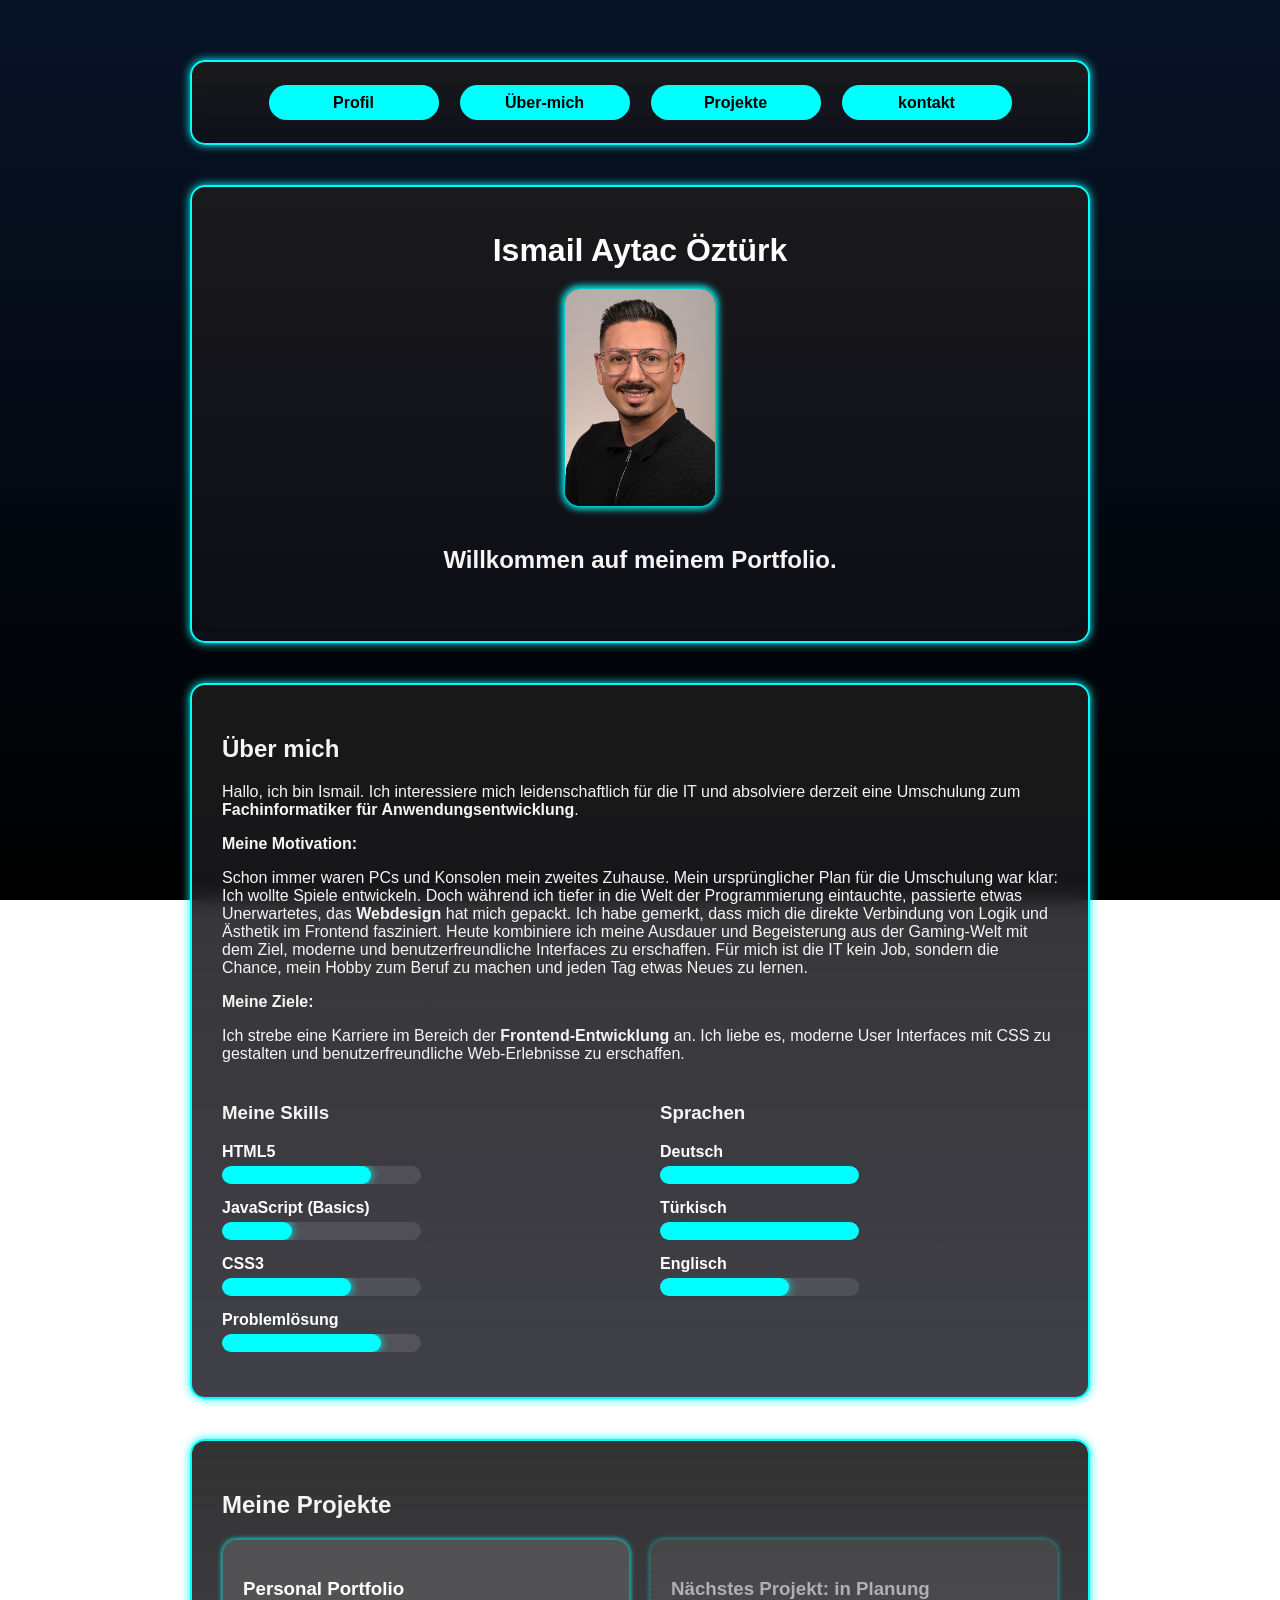
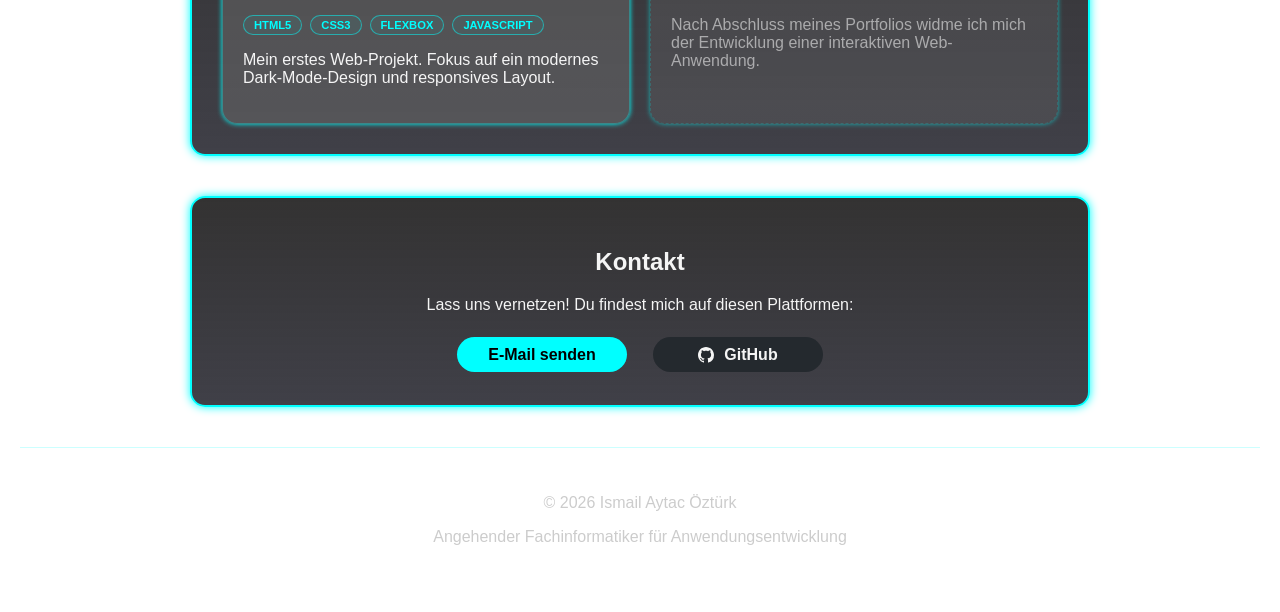
==== index.html @ e1971a86 "index.html" ====
<!DOCTYPE html>
<html lang="de">

<head>
    <title></title>
    <link rel="stylesheet" href="webprofil.css">
    <meta charset=" UTF-8">
</head>

<body>
    <nav class="portfolio-card">
        <ul class="nav-list">
            <li><a href="#home" class="portfolio-btn btn-neon">Profil</a></li>
            <li><a href="#ueber-mich" class="portfolio-btn btn-neon">Über-mich</a></li>
            <li><a href="#projekte" class="portfolio-btn btn-neon">Projekte</a></li>
            <li><a href="#kontakt" class="portfolio-btn btn-neon">kontakt</a></li>
        </ul>
    </nav>

    <section id="home" class="portfolio-card">
        <h1>Ismail Aytac Öztürk</h1>
        <img src="ozturk-zuschnitt.jpg" alt="Profilbild von Ismail" class="profile-pic">
        <h2>Willkommen auf meinem Portfolio.</h2>
        <p></p>
    </section>

    <section id="ueber-mich" class="portfolio-card">
        <h2>Über mich</h2>
        <p>
            Hallo, ich bin Ismail. Ich interessiere mich leidenschaftlich für die IT und absolviere
            derzeit eine Umschulung zum <strong>Fachinformatiker für Anwendungsentwicklung</strong>.
        </p>
        <p>
            <strong>Meine Motivation:</strong>
        <p>Schon immer waren PCs und Konsolen mein zweites Zuhause. Mein
            ursprünglicher Plan für die Umschulung war klar: Ich wollte Spiele entwickeln. Doch während ich tiefer in
            die Welt der Programmierung eintauchte, passierte etwas Unerwartetes, das <b> Webdesign </b>hat mich gepackt.

            Ich habe gemerkt, dass mich die direkte Verbindung von Logik und Ästhetik im Frontend fasziniert. Heute
            kombiniere ich meine Ausdauer und Begeisterung aus der Gaming-Welt mit dem Ziel, moderne und
            benutzerfreundliche Interfaces zu erschaffen. Für mich ist die IT kein Job, sondern die Chance, mein Hobby
            zum Beruf zu machen und jeden Tag etwas Neues zu lernen.
        </p>
        </p>
        <p>
            <strong>Meine Ziele:</strong>
        <p> Ich strebe eine Karriere im Bereich der
            <strong>Frontend-Entwicklung</strong> an. Ich liebe es, moderne User Interfaces
            mit CSS zu gestalten und benutzerfreundliche Web-Erlebnisse zu erschaffen.
        </p>
        </p>

        <div class="skills-layout-wrapper">

            <div class="skills-column">
                <h3>Meine Skills</h3>

                <div class="skill-wrapper">
                    <div class="skill-info"><span>HTML5</span></div>
                    <div class="progress-bar">
                        <div class="progress-fill" style="width: 75%;"></div>
                    </div>
                </div>

                <div class="skill-wrapper">
                    <div class="skill-info"><span>JavaScript (Basics)</span></div>
                    <div class="progress-bar">
                        <div class="progress-fill" style="width: 35%;"></div>
                    </div>
                </div>

                <div class="skill-wrapper">
                    <div class="skill-info"><span>CSS3</span></div>
                    <div class="progress-bar">
                        <div class="progress-fill" style="width: 65%;"></div>
                    </div>
                </div>

                <div class="skill-wrapper">
                    <div class="skill-info"><span>Problemlösung</span></div>
                    <div class="progress-bar">
                        <div class="progress-fill" style="width: 80%;"></div>
                    </div>
                </div>
            </div>

            <div class="skills-column">
                <h3>Sprachen</h3>

                <div class="skill-wrapper">
                    <div class="skill-info"><span>Deutsch</span></div>
                    <div class="progress-bar">
                        <div class="progress-fill" style="width: 100%;"></div>
                    </div>
                </div>

                <div class="skill-wrapper">
                    <div class="skill-info"><span>Türkisch</span></div>
                    <div class="progress-bar">
                        <div class="progress-fill" style="width: 100%;"></div>
                    </div>
                </div>

                <div class="skill-wrapper">
                    <div class="skill-info"><span>Englisch</span></div>
                    <div class="progress-bar">
                        <div class="progress-fill" style="width: 65%;"></div>
                    </div>
                </div>
            </div>

        </div>
    </section>

    <section id="projekte" class="portfolio-card">
        <h2>Meine Projekte</h2>

        <div class="projects-grid">

            <div class="project-card">
                <h3>Personal Portfolio</h3>
                <div class="project-tech">
                    <span>HTML5</span>
                    <span>CSS3</span>
                    <span>Flexbox</span>
                    <span>JavaScript</span>
                </div>
                <P>Mein erstes Web-Projekt. Fokus auf ein modernes Dark-Mode-Design und responsives Layout. </P>
            </div>

            <div class="project-card delayed">
                <h3>Nächstes Projekt: in Planung</h3>
                <p>Nach Abschluss meines Portfolios widme ich mich der Entwicklung einer interaktiven Web-Anwendung.</p>
            </div>

        </div>
    </section>

    </section>

    <section id="kontakt" class="portfolio-card">
        <h2>Kontakt</h2>
        <p>Lass uns vernetzen! Du findest mich auf diesen Plattformen:</p>
        <div class="contact-links">
            <a href="mailto:ismail.a.ozturk@gmail.com" class="portfolio-btn btn-neon">E-Mail senden</a>
            <a href="https://github.com/ismail-ozt" target="_blank" class="portfolio-btn btn-neon btn-github">
                <svg xmlns="http://www.w3.org/2000/svg" width="16" height="16" fill="currentColor" class="bi bi-github"
                    viewBox="0 0 16 16">
                    <path
                        d="M8 0C3.58 0 0 3.58 0 8c0 3.54 2.29 6.53 5.47 7.59.4.07.55-.17.55-.38 0-.19-.01-.82-.01-1.49-2.01.37-2.53-.49-2.69-.94-.09-.23-.48-.94-.82-1.13-.28-.15-.68-.52-.01-.53.63-.01 1.08.58 1.23.82.72 1.21 1.87.87 2.33.66.07-.52.28-.87.51-1.07-1.78-.2-3.64-.89-3.64-3.95 0-.87.31-1.59.82-2.15-.08-.2-.36-1.02.08-2.12 0 0 .67-.21 2.2.82.64-.18 1.32-.27 2-.27.68 0 1.36.09 2 .27 1.53-1.03 2.2-.82 2.2-.82.44 1.1.16 1.92.08 2.12.51.56.82 1.27.82 2.15 0 3.07-1.87 3.75-3.65 3.95.29.25.54.73.54 1.48 0 1.07-.01 1.93-.01 2.2 0 .21.15.46.55.38A8.012 8.012 0 0 0 16 8c0-4.42-3.58-8-8-8z" />
                </svg>
                GitHub
            </a>
        </div>

    </section>

    <footer>
        <div class="footer-content">
            <p>&copy; 2026 Ismail Aytac Öztürk</p>
            <p>Angehender Fachinformatiker für Anwendungsentwicklung</p>
            <div class="social-icons">
            </div>
        </div>
    </footer>

    <button id="backToTop" class="back-to-top">↑</button>

    <script>
        // Wir suchen alle Links in der Navigation
        document.querySelectorAll('nav a').forEach(anchor => {
            anchor.addEventListener('click', function (e) {
                e.preventDefault(); // Verhindert den harten Standard-Sprung

                const targetId = this.getAttribute('href');
                const targetElement = document.querySelector(targetId);

                if (targetElement) {
                    // Berechnet die Position und scrollt sanft dorthin
                    targetElement.scrollIntoView({
                        behavior: 'smooth',
                        block: 'start'
                    });
                }
            });
        });
        const backToTopBtn = document.getElementById("backToTop");

        // Zeigt den Button an, wenn man 300px nach unten scrollt
        window.onscroll = function () {
            if (document.body.scrollTop > 300 || document.documentElement.scrollTop > 300) {
                backToTopBtn.style.display = "block";
            } else {
                backToTopBtn.style.display = "none";
            }
        };

        // Scrollt sanft nach oben beim Klick
        backToTopBtn.addEventListener("click", function () {
            window.scrollTo({
                top: 0,
                behavior: "smooth"
            });
        });
    </script>
</body>

</html>
---- webprofil.css ----
body {
    background: linear-gradient(to bottom, #081326, #000000);
    background-attachment: fixed;
    min-height: 100vh;
    margin: 0;
    font-family: sans-serif;
    padding: 20px;
}

/* Das ist ein neuer Baukasten für alle Boxen */
.portfolio-card {
    max-width: 900px;
    margin: 40px auto;
    padding: 30px;
    color: whitesmoke;
    background: linear-gradient(to bottom, rgba(29, 28, 28, 0.9), rgba(16, 16, 26, 0.8));
    backdrop-filter: blur(10px);
    border: 2px solid cyan;
    border-radius: 15px;
    box-sizing: border-box;
    box-shadow: 0 0 10px cyan;
}

/* Die DNA für alle Buttons */
.portfolio-btn {
    display: inline-flex;
    align-items: center;
    justify-content: center;
    min-width: 140px;
    padding: 0px 15px;
    height: 35px;
    border-radius: 25px;
    font-weight: bold;
    text-decoration: none;
    transition: all 0.3s ease;
    cursor: pointer;
    border: none;
    margin: 3px;
}

/* Zentriert die Skills in der Box */
.portfolio-card ul {
    list-style: none;
    padding: 0;
    display: flex;
    flex-wrap: wrap;
    gap: 15px;
    justify-content: center;

}

.btn-neon {
    background-color: cyan;
    color: black;
}

/* Der Hover-Effekt für ALLE */
.portfolio-btn:hover {
    transform: translateY(-3px);
    box-shadow: 0 0 15px cyan;
    filter: brightness(1.2);
}

.btn-github {
    background-color: #24292e !important;
    color: whitesmoke !important;
    border-color: whitesmoke !important;
    display: inline-flex;
    align-items: center;
    justify-content: center;
    gap: 10px;
}

.btn-github:hover {
    box-shadow: 0 0 20px whitesmoke !important;
}

.btn-github svg {
    flex-shrink: 0;
    /*garantiert, dass das Icon niemals zusammengequetscht wird.*/
}

.contact-links {
    display: flex;
    /* Legt die Buttons nebeneinander */
    justify-content: center;
    /* Zentriert sie in der Mitte der Karte */
    align-items: center;
    /* Das löst dein Problem: Richtet beide Buttons an der Mittellinie aus! */
    gap: 20px;
    /* Sorgt für den Abstand zwischen den Buttons */
    margin-top: 20px;
    /* Abstand zum Text darüber */
}

/* Zusatz-Klasse für Skills */
.skill-tag {
    width: auto;
    min-width: 100px;
    height: auto;
    padding: 8px 15px;
    font-size: 0.9rem;
    white-space: nowrap;
    /* Verhindert Zeilenumbruch im Button */
}

/* Das sorgt dafür, dass die Box flacher wird und alles zentriert ist */
nav.portfolio-card {
    padding: 20px;
    display: flex;
    justify-content: center;
    align-items: center;
    min-height: auto;
}

/* Das macht die Liste horizontal und entfernt die Punkte */
.nav-list {
    list-style: none;
    display: flex;
    gap: 20px;
    padding: 0;
    margin: 0;
}

/* Wichtig: Damit die Buttons in der Box nebeneinander stehen */
nav ul {
    list-style: none;
    display: flex;
    justify-content: center;
    gap: 20px;
    padding: 0;
    margin: 0;
}

.progress-fill {
    height: 100%;
    background-color: #00ffff;
    box-shadow: 0 0 10px #00ffff;
    border-radius: 10px;

    /* Wichtig für die Zentrierung der Zahl im Balken: */
    display: flex;
    align-items: center;
    justify-content: center;
    color: #000;
    font-size: 0.75rem;
    font-weight: bold;
}

.progress-bar {
    width: 50%;
    height: 18px;
    background-color: rgba(255, 255, 255, 0.1);
    border-radius: 10px;
    overflow: hidden;
    margin-bottom: 15px;
}

/* Text-Styling über dem Balken */
.skill-info {
    display: flex;
    justify-content: space-between;
    margin-bottom: 5px;
    color: #fff;
    font-weight: bold;
}

.skills-container {
    display: flex;
    flex-direction: column;
    /* Sorgt dafür, dass alles UNTEREINANDER steht */
    gap: 20px;
    /* Abstand zwischen den einzelnen Skill-Blöcken */
    max-width: 500px;
    /* Hier stellst du ein, wie breit die Balken sein sollen */

}

.skill-wrapper {
    width: 100%;
}

.skills-layout-wrapper {
    display: flex;
    justify-content: space-between;
    /* Schiebt die Spalten auseinander */
    gap: 40px;
    /* Abstand zwischen den beiden Spalten */
    margin-top: 20px;
    flex-wrap: wrap;
    /* Wichtig: Auf dem Handy stehen sie dann wieder untereinander */
}

.skills-column {
    flex: 1;
    /* Beide Spalten sind gleich breit */
    min-width: 280px;
    /* Verhindert, dass sie zu schmal werden */
}

.projects-grid {
    display: flex;
    gap: 20px;
    margin-top: 20px;
}

.project-card {
    flex: 1;
    padding: 20px;
    background: rgba(111, 111, 111, 0.482);
    border: 1px solid rgba(0, 255, 255, 0.3);
    border-radius: 15px;
    box-shadow: 0 0 5px cyan;
}

.project-card:hover {
    transform: translateY(-5px);
    /* Die Karte hebt sich leicht an */
    border-color: cyan;
    box-shadow: 0 0 15px rgba(0, 255, 255, 06);
    transition: all 0.3s ease;
    /* Macht die Bewegung weich */
}

.delayed {
    opacity: 0.6;
    /* Macht die Karte etwas transparenter */
    border-style: dashed;
    /* Verwandelt die Linie in eine gestrichelte Linie */
}

.project-card h3 {
    color: white;
    margin-bottom: 10px;
}

.project-tech {
    margin-top: 15px;
    display: flex;
    gap: 8px;
    flex-wrap: wrap;
    /* Falls es viele Badges werden, rutschen sie in die nächste Zeile */
}

.project-tech span {
    font-size: 0.7rem;
    color: #00ffff;
    border: 1px solid rgba(0, 255, 255, 0.5);
    padding: 3px 10px;
    border-radius: 20px;
    background: rgba(0, 255, 255, 0.05);
    font-weight: bold;
    text-transform: uppercase;
    /* Alles in Großbuchstaben sieht technischer aus */
}


#home {
    display: flex;
    flex-direction: column;
    align-items: center;
    text-align: center;
}

#home h1 {
    margin-top: 15px;
    margin-bottom: 20px;
    font-size: 2rem;
    color: white;
}

#home p {
    font-size: 1.1rem;
    margin-top: 0;
}

#ueber-mich ul {
    list-style: none;
    padding: 0;
    display: flex;
    justify-content: center;
    flex-wrap: wrap;
    gap: 15px;
    margin-top: 20px;
}

img {
    width: 150px;
    border-radius: 15px;
    margin-bottom: 20px;
    object-fit: cover;
    box-shadow: 0 0 7px 3px cyan;
}

#kontakt {
    text-align: center;
    /* Zentriert Überschrift und Text */
}

.back-to-top {
    position: fixed;
    bottom: 30px;
    right: 30px;
    width: 50px;
    height: 50px;
    background-color: rgba(0, 0, 0, 0.7);
    color: #00ffff;
    border: 2px solid #00ffff;
    border-radius: 50%;
    font-size: 24px;
    cursor: pointer;
    display: none;
    /* Am Anfang unsichtbar */
    z-index: 1000;
    box-shadow: 0 0 15px rgba(0, 255, 255, 0.5);
    transition: all 0.3s ease;
}

.back-to-top:hover {
    background-color: #00ffff;
    color: #000;
    box-shadow: 0 0 25px #00ffff;
    transform: translateY(-5px);
}

footer {
    padding: 30px;
    text-align: center;
    border-top: 1px solid #00ffff33;
    color: #ccc;
    margin-top: 40px;
}

.social-icons {
    display: flex;
    justify-content: center;
    gap: 15px;
    margin-top: 10px;
}

/* Responsive Design für Handys */
@media (max-width: 768px) {
    .nav-list {
        flex-direction: column;
        /* Buttons untereinander statt nebeneinander */
        gap: 10px;
        align-items: center;
    }

    .projects-grid {
        grid-template-columns: 1fr;
        /* Nur eine Projekt-Karte pro Zeile */
    }

    .portfolio-card {
        margin: 10px;
        padding: 15px;
    }
}
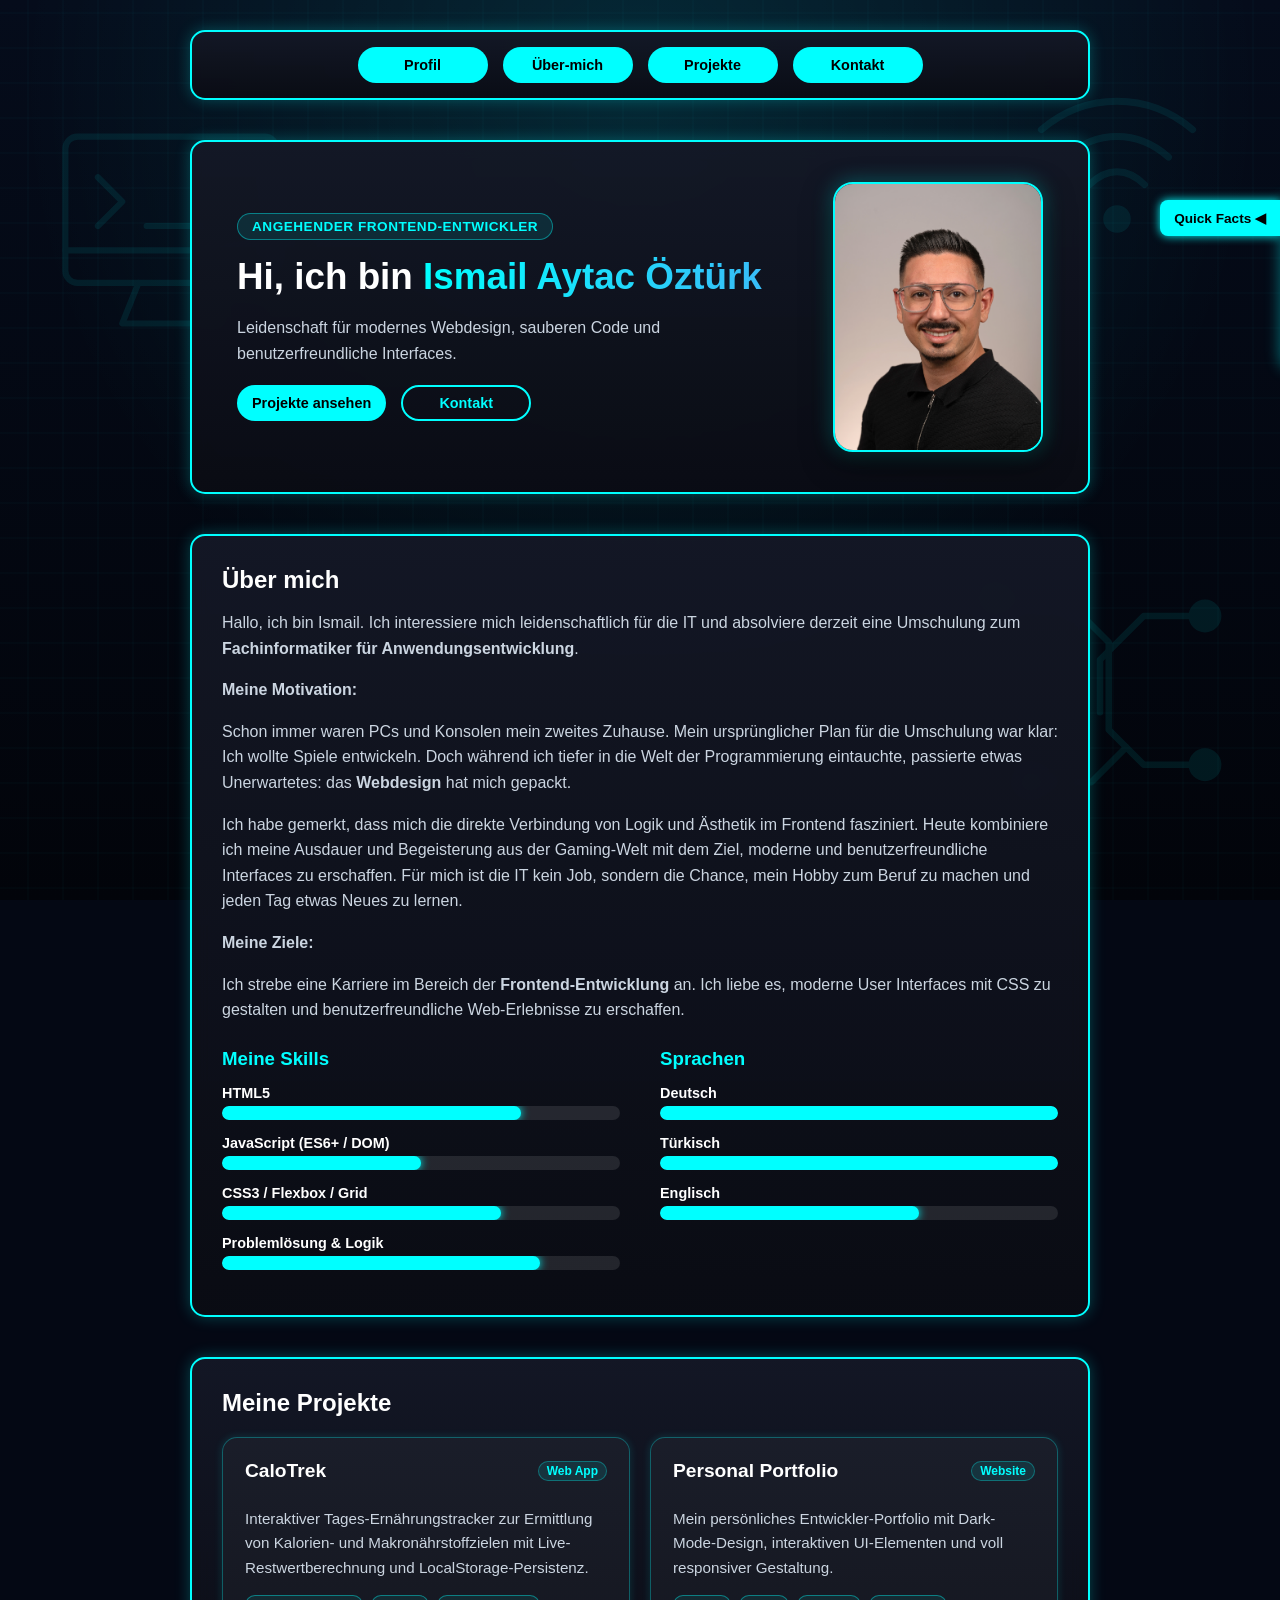
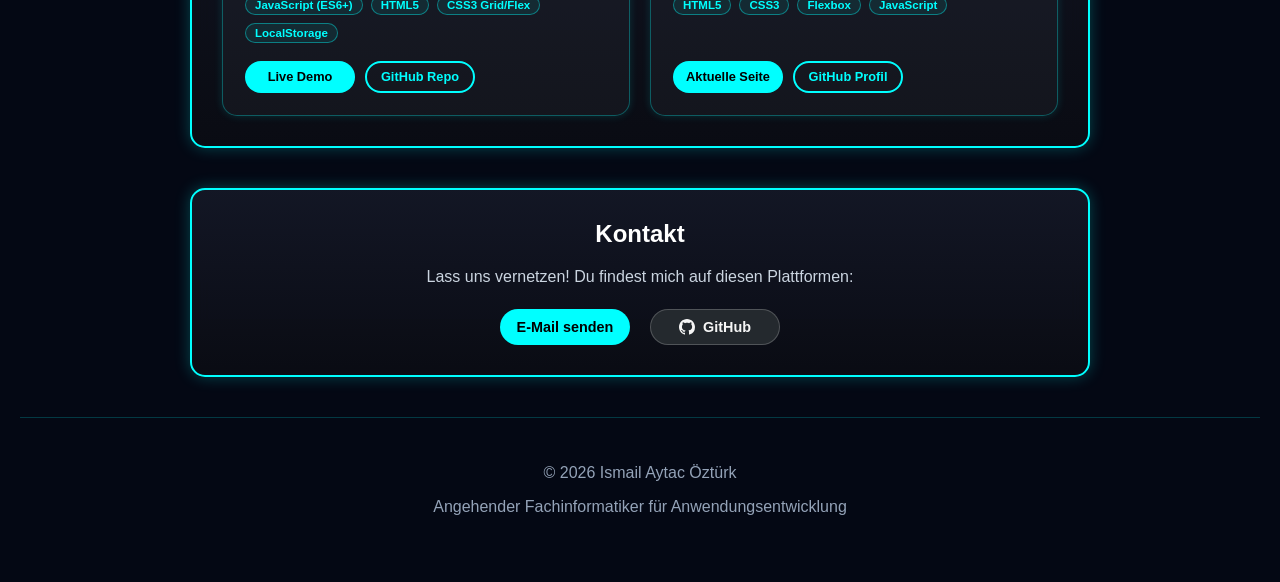
==== commit 14b254a1: "Add files via upload" ====
--- a/index.html
+++ b/index.html
@@ -2,56 +2,87 @@
 <html lang="de">
 
 <head>
-    <title></title>
+    <title>Ismail Aytac Öztürk | Portfolio</title>
     <link rel="stylesheet" href="webprofil.css">
-    <meta charset=" UTF-8">
+    <meta charset="UTF-8">
+    <meta name="viewport" content="width=device-width, initial-scale=1.0">
 </head>
 
 <body>
+    <!-- Quick Facts Flyout am rechten Bildschirmrand -->
+    <aside class="quick-facts-panel">
+        <button class="quick-facts-toggle" id="factsToggle" aria-label="Quick Facts umschalten">
+            <span>Quick Facts ◀</span>
+        </button>
+        <div class="quick-facts-content" id="factsContent">
+            <h3>Steckbrief</h3>
+            <ul>
+                <li><strong>Alter:</strong> 32 Jahre</li>
+                <li><strong>Familienstand:</strong> Verheiratet</li>
+                <li><strong>Standort:</strong> Region Stuttgart</li>
+                <li><strong>Status:</strong> Umschulung FI AE</li>
+            </ul>
+        </div>
+    </aside>
+
+    <!-- Navigation -->
     <nav class="portfolio-card">
         <ul class="nav-list">
             <li><a href="#home" class="portfolio-btn btn-neon">Profil</a></li>
             <li><a href="#ueber-mich" class="portfolio-btn btn-neon">Über-mich</a></li>
             <li><a href="#projekte" class="portfolio-btn btn-neon">Projekte</a></li>
-            <li><a href="#kontakt" class="portfolio-btn btn-neon">kontakt</a></li>
+            <li><a href="#kontakt" class="portfolio-btn btn-neon">Kontakt</a></li>
         </ul>
     </nav>
 
-    <section id="home" class="portfolio-card">
-        <h1>Ismail Aytac Öztürk</h1>
-        <img src="ozturk-zuschnitt.jpg" alt="Profilbild von Ismail" class="profile-pic">
-        <h2>Willkommen auf meinem Portfolio.</h2>
-        <p></p>
-    </section>
-
+    <!-- Hero-Bereich (2 Spalten: Text links, Bild rechts) -->
+    <section id="home" class="portfolio-card hero-section">
+        <div class="hero-text">
+            <span class="hero-badge">Angehender Frontend-Entwickler</span>
+            <h1>Hi, ich bin <span class="gradient-text">Ismail Aytac Öztürk</span></h1>
+            <p>Leidenschaft für modernes Webdesign, sauberen Code und benutzerfreundliche Interfaces.</p>
+            <div class="hero-actions">
+                <a href="#projekte" class="portfolio-btn btn-neon">Projekte ansehen</a>
+                <a href="#kontakt" class="portfolio-btn btn-outline">Kontakt</a>
+            </div>
+        </div>
+   <img src="Ozturk b.jpg" alt="Profilbild von Ismail" class="profile-pic">
+    </section>
+
+    <!-- Über-mich-Bereich mit Skills & Sprachen -->
     <section id="ueber-mich" class="portfolio-card">
         <h2>Über mich</h2>
         <p>
             Hallo, ich bin Ismail. Ich interessiere mich leidenschaftlich für die IT und absolviere
             derzeit eine Umschulung zum <strong>Fachinformatiker für Anwendungsentwicklung</strong>.
         </p>
+
         <p>
             <strong>Meine Motivation:</strong>
-        <p>Schon immer waren PCs und Konsolen mein zweites Zuhause. Mein
+        </p>
+        <p>
+            Schon immer waren PCs und Konsolen mein zweites Zuhause. Mein
             ursprünglicher Plan für die Umschulung war klar: Ich wollte Spiele entwickeln. Doch während ich tiefer in
-            die Welt der Programmierung eintauchte, passierte etwas Unerwartetes, das <b> Webdesign </b>hat mich gepackt.
-
+            die Welt der Programmierung eintauchte, passierte etwas Unerwartetes: das <b>Webdesign</b> hat mich
+            gepackt.
+        </p>
+        <p>
             Ich habe gemerkt, dass mich die direkte Verbindung von Logik und Ästhetik im Frontend fasziniert. Heute
             kombiniere ich meine Ausdauer und Begeisterung aus der Gaming-Welt mit dem Ziel, moderne und
             benutzerfreundliche Interfaces zu erschaffen. Für mich ist die IT kein Job, sondern die Chance, mein Hobby
             zum Beruf zu machen und jeden Tag etwas Neues zu lernen.
         </p>
-        </p>
+
         <p>
             <strong>Meine Ziele:</strong>
-        <p> Ich strebe eine Karriere im Bereich der
-            <strong>Frontend-Entwicklung</strong> an. Ich liebe es, moderne User Interfaces
+        </p>
+        <p>
+            Ich strebe eine Karriere im Bereich der <strong>Frontend-Entwicklung</strong> an. Ich liebe es, moderne User Interfaces
             mit CSS zu gestalten und benutzerfreundliche Web-Erlebnisse zu erschaffen.
         </p>
-        </p>
-
+
+        <!-- 2-Spalten-Layout für Skills und Sprachen -->
         <div class="skills-layout-wrapper">
-
             <div class="skills-column">
                 <h3>Meine Skills</h3>
 
@@ -63,21 +94,21 @@
                 </div>
 
                 <div class="skill-wrapper">
-                    <div class="skill-info"><span>JavaScript (Basics)</span></div>
-                    <div class="progress-bar">
-                        <div class="progress-fill" style="width: 35%;"></div>
-                    </div>
-                </div>
-
-                <div class="skill-wrapper">
-                    <div class="skill-info"><span>CSS3</span></div>
-                    <div class="progress-bar">
-                        <div class="progress-fill" style="width: 65%;"></div>
-                    </div>
-                </div>
-
-                <div class="skill-wrapper">
-                    <div class="skill-info"><span>Problemlösung</span></div>
+                    <div class="skill-info"><span>JavaScript (ES6+ / DOM)</span></div>
+                    <div class="progress-bar">
+                        <div class="progress-fill" style="width: 50%;"></div>
+                    </div>
+                </div>
+
+                <div class="skill-wrapper">
+                    <div class="skill-info"><span>CSS3 / Flexbox / Grid</span></div>
+                    <div class="progress-bar">
+                        <div class="progress-fill" style="width: 70%;"></div>
+                    </div>
+                </div>
+
+                <div class="skill-wrapper">
+                    <div class="skill-info"><span>Problemlösung & Logik</span></div>
                     <div class="progress-bar">
                         <div class="progress-fill" style="width: 80%;"></div>
                     </div>
@@ -108,36 +139,59 @@
                     </div>
                 </div>
             </div>
-
-        </div>
-    </section>
-
+        </div>
+    </section>
+
+    <!-- Projekte-Bereich -->
     <section id="projekte" class="portfolio-card">
         <h2>Meine Projekte</h2>
 
         <div class="projects-grid">
-
+            <!-- Projekt 1: CaloTrek -->
             <div class="project-card">
-                <h3>Personal Portfolio</h3>
+                <div class="project-header">
+                    <h3>CaloTrek</h3>
+                    <span class="project-badge">Web App</span>
+                </div>
+                <p class="project-description">
+                    Interaktiver Tages-Ernährungstracker zur Ermittlung von Kalorien- und Makronährstoffzielen mit Live-Restwertberechnung und LocalStorage-Persistenz.
+                </p>
+                <div class="project-tech">
+                    <span>JavaScript (ES6+)</span>
+                    <span>HTML5</span>
+                    <span>CSS3 Grid/Flex</span>
+                    <span>LocalStorage</span>
+                </div>
+                <div class="project-actions">
+                    <a href="https://ismail-ozt.github.io/calotrek/" target="_blank" class="portfolio-btn btn-neon btn-sm">Live Demo</a>
+                    <a href="https://github.com/ismail-ozt/calotrek" target="_blank" class="portfolio-btn btn-outline btn-sm">GitHub Repo</a>
+                </div>
+            </div>
+
+            <!-- Projekt 2: Personal Portfolio -->
+            <div class="project-card">
+                <div class="project-header">
+                    <h3>Personal Portfolio</h3>
+                    <span class="project-badge">Website</span>
+                </div>
+                <p class="project-description">
+                    Mein persönliches Entwickler-Portfolio mit Dark-Mode-Design, interaktiven UI-Elementen und voll responsiver Gestaltung.
+                </p>
                 <div class="project-tech">
                     <span>HTML5</span>
                     <span>CSS3</span>
                     <span>Flexbox</span>
                     <span>JavaScript</span>
                 </div>
-                <P>Mein erstes Web-Projekt. Fokus auf ein modernes Dark-Mode-Design und responsives Layout. </P>
-            </div>
-
-            <div class="project-card delayed">
-                <h3>Nächstes Projekt: in Planung</h3>
-                <p>Nach Abschluss meines Portfolios widme ich mich der Entwicklung einer interaktiven Web-Anwendung.</p>
-            </div>
-
-        </div>
-    </section>
-
-    </section>
-
+                <div class="project-actions">
+                    <a href="#home" class="portfolio-btn btn-neon btn-sm">Aktuelle Seite</a>
+                    <a href="https://github.com/ismail-ozt" target="_blank" class="portfolio-btn btn-outline btn-sm">GitHub Profil</a>
+                </div>
+            </div>
+        </div>
+    </section>
+
+    <!-- Kontakt-Bereich -->
     <section id="kontakt" class="portfolio-card">
         <h2>Kontakt</h2>
         <p>Lass uns vernetzen! Du findest mich auf diesen Plattformen:</p>
@@ -152,41 +206,41 @@
                 GitHub
             </a>
         </div>
-
-    </section>
-
+    </section>
+
+    <!-- Footer -->
     <footer>
         <div class="footer-content">
             <p>&copy; 2026 Ismail Aytac Öztürk</p>
             <p>Angehender Fachinformatiker für Anwendungsentwicklung</p>
-            <div class="social-icons">
-            </div>
+            <div class="social-icons"></div>
         </div>
     </footer>
 
-    <button id="backToTop" class="back-to-top">↑</button>
-
+    <!-- Back to Top Button -->
+    <button id="backToTop" class="back-to-top" aria-label="Nach oben scrollen">↑</button>
+
+    <!-- JavaScript für Interaktivität -->
     <script>
-        // Wir suchen alle Links in der Navigation
-        document.querySelectorAll('nav a').forEach(anchor => {
+        // Sanftes Scrollen zu Ankerpunkten
+        document.querySelectorAll('nav a, .hero-actions a').forEach(anchor => {
             anchor.addEventListener('click', function (e) {
-                e.preventDefault(); // Verhindert den harten Standard-Sprung
-
                 const targetId = this.getAttribute('href');
-                const targetElement = document.querySelector(targetId);
-
-                if (targetElement) {
-                    // Berechnet die Position und scrollt sanft dorthin
-                    targetElement.scrollIntoView({
-                        behavior: 'smooth',
-                        block: 'start'
-                    });
+                if (targetId.startsWith('#')) {
+                    e.preventDefault();
+                    const targetElement = document.querySelector(targetId);
+                    if (targetElement) {
+                        targetElement.scrollIntoView({
+                            behavior: 'smooth',
+                            block: 'start'
+                        });
+                    }
                 }
             });
         });
+
+        // Back-to-Top Button Steuerung
         const backToTopBtn = document.getElementById("backToTop");
-
-        // Zeigt den Button an, wenn man 300px nach unten scrollt
         window.onscroll = function () {
             if (document.body.scrollTop > 300 || document.documentElement.scrollTop > 300) {
                 backToTopBtn.style.display = "block";
@@ -195,14 +249,21 @@
             }
         };
 
-        // Scrollt sanft nach oben beim Klick
         backToTopBtn.addEventListener("click", function () {
             window.scrollTo({
                 top: 0,
                 behavior: "smooth"
             });
         });
+
+        // Quick-Facts Panel Toggle
+        const factsToggle = document.getElementById('factsToggle');
+        const factsPanel = document.querySelector('.quick-facts-panel');
+
+        factsToggle.addEventListener('click', function () {
+            factsPanel.classList.toggle('open');
+        });
     </script>
 </body>
 
-</html>
+</html>
--- a/webprofil.css
+++ b/webprofil.css
@@ -1,316 +1,417 @@
+/* ==========================================================================
+   1. GLOBAL RESET & CYBER-HINTERGRUND
+   ========================================================================== */
+
+/* Box-Model-Fix: Padding & Border in Elementbreite einberechnen */
+* {
+    box-sizing: border-box;
+}
+
+/* Base-Styling & IT-Hintergrund mit Inline-SVGs und Gradienten */
 body {
-    background: linear-gradient(to bottom, #081326, #000000);
+    background-color: #040814;
+    background-image: 
+        /* Vektor-Grafiken: PC, WLAN und Platine */
+        url("data:image/svg+xml,%3Csvg xmlns='http://www.w3.org/2000/svg' viewBox='0 0 64 64' fill='none' stroke='%2300ffff' stroke-width='1.5' stroke-linecap='round' stroke-linejoin='round' opacity='0.08'%3E%3Crect x='6' y='10' width='52' height='36' rx='3'/%3E%3Cpath d='M24 46l-4 10h24l-4-10'/%3E%3Cpath d='M14 20l6 6-6 6'/%3E%3Cpath d='M26 32h14'/%3E%3Cpath d='M6 38h52'/%3E%3C/svg%3E"),
+        url("data:image/svg+xml,%3Csvg xmlns='http://www.w3.org/2000/svg' viewBox='0 0 64 64' fill='none' stroke='%2300ffff' stroke-width='2' stroke-linecap='round' stroke-linejoin='round' opacity='0.07'%3E%3Cpath d='M10 22c13-11 31-11 44 0'/%3E%3Cpath d='M17 30c9-8 21-8 30 0'/%3E%3Cpath d='M24 38c5-5 11-5 16 0'/%3E%3Ccircle cx='32' cy='48' r='3' fill='%2300ffff'/%3E%3C/svg%3E"),
+        url("data:image/svg+xml,%3Csvg xmlns='http://www.w3.org/2000/svg' viewBox='0 0 64 64' fill='none' stroke='%2300ffff' stroke-width='1.5' stroke-linecap='round' stroke-linejoin='round' opacity='0.08'%3E%3Cpath d='M8 12h16l10 10v20l8 8h14'/%3E%3Ccircle cx='8' cy='12' r='3' fill='%2300ffff'/%3E%3Ccircle cx='56' cy='50' r='3' fill='%2300ffff'/%3E%3Cpath d='M56 16H42L32 26v12'/%3E%3Ccircle cx='56' cy='16' r='3' fill='%2300ffff'/%3E%3Cpath d='M16 54h14l8-8'/%3E%3Ccircle cx='16' cy='54' r='3' fill='%2300ffff'/%3E%3C/svg%3E"),
+        /* Lichtschein & Dev-Grid Raster */
+        radial-gradient(circle at 50% 10%, rgba(0, 255, 255, 0.12) 0%, transparent 60%),
+        linear-gradient(rgba(0, 255, 255, 0.03) 1px, transparent 1px),
+        linear-gradient(90deg, rgba(0, 255, 255, 0.03) 1px, transparent 1px),
+        linear-gradient(180deg, #050c1b 0%, #02040a 100%);
+    background-position: 
+        left 4% top 15%,
+        right 5% top 8%,
+        right 4% bottom 12%,
+        center center,
+        center center,
+        center center,
+        center center;
+    background-size: 
+        260px 260px,
+        220px 220px,
+        280px 280px,
+        100% 100%,
+        35px 35px,
+        35px 35px,
+        100% 100%;
+    background-repeat: no-repeat, no-repeat, no-repeat, no-repeat, repeat, repeat, no-repeat;
     background-attachment: fixed;
     min-height: 100vh;
     margin: 0;
     font-family: sans-serif;
     padding: 20px;
-}
-
-/* Das ist ein neuer Baukasten für alle Boxen */
+    color: whitesmoke;
+}
+
+/* ==========================================================================
+   2. KARTEN-CONTAINER (GLASSMORPHISM)
+   ========================================================================== */
+
+/* Zentrale Inhaltskarten mit Rahmen und Blur-Effekt */
 .portfolio-card {
     max-width: 900px;
     margin: 40px auto;
     padding: 30px;
     color: whitesmoke;
-    background: linear-gradient(to bottom, rgba(29, 28, 28, 0.9), rgba(16, 16, 26, 0.8));
+    background: linear-gradient(to bottom, rgba(20, 24, 38, 0.94), rgba(10, 12, 20, 0.96));
     backdrop-filter: blur(10px);
     border: 2px solid cyan;
     border-radius: 15px;
-    box-sizing: border-box;
-    box-shadow: 0 0 10px cyan;
-}
-
-/* Die DNA für alle Buttons */
+    box-shadow: 0 0 15px rgba(0, 255, 255, 0.25);
+}
+
+.portfolio-card h2 {
+    color: white;
+    margin-top: 0;
+    margin-bottom: 15px;
+}
+
+.portfolio-card p {
+    line-height: 1.6;
+    color: #cbd5e1;
+}
+
+/* ==========================================================================
+   3. NAVIGATION
+   ========================================================================== */
+
+/* Horizontale Menüleiste per Flexbox */
+nav.portfolio-card {
+    padding: 15px;
+    display: flex;
+    justify-content: center;
+    align-items: center;
+    margin-top: 10px;
+}
+
+.nav-list {
+    list-style: none;
+    display: flex;
+    gap: 15px;
+    padding: 0;
+    margin: 0;
+    flex-wrap: wrap;
+    justify-content: center;
+}
+
+/* ==========================================================================
+   4. BUTTON-KOMPONENTEN
+   ========================================================================== */
+
+/* Basis-Button mit Transition für flüssige Hover-Animation */
 .portfolio-btn {
     display: inline-flex;
     align-items: center;
     justify-content: center;
-    min-width: 140px;
+    min-width: 130px;
     padding: 0px 15px;
-    height: 35px;
+    height: 36px;
     border-radius: 25px;
     font-weight: bold;
     text-decoration: none;
     transition: all 0.3s ease;
     cursor: pointer;
     border: none;
-    margin: 3px;
-}
-
-/* Zentriert die Skills in der Box */
-.portfolio-card ul {
-    list-style: none;
-    padding: 0;
-    display: flex;
-    flex-wrap: wrap;
-    gap: 15px;
-    justify-content: center;
-
-}
-
+    font-size: 0.9rem;
+}
+
+/* Kompakte Button-Variante für Projekt-Links */
+.btn-sm {
+    min-width: 110px;
+    height: 32px;
+    font-size: 0.8rem;
+    padding: 0 12px;
+}
+
+/* Primärer Neon-Button */
 .btn-neon {
     background-color: cyan;
     color: black;
 }
 
-/* Der Hover-Effekt für ALLE */
+/* Sekundärer Rahmen-Button */
+.btn-outline {
+    background: transparent;
+    color: #00ffff;
+    border: 2px solid #00ffff;
+}
+
+.btn-outline:hover {
+    background: rgba(0, 255, 255, 0.15);
+    color: #fff;
+    box-shadow: 0 0 15px rgba(0, 255, 255, 0.5);
+}
+
 .portfolio-btn:hover {
-    transform: translateY(-3px);
+    transform: translateY(-2px);
     box-shadow: 0 0 15px cyan;
-    filter: brightness(1.2);
-}
-
+    filter: brightness(1.15);
+}
+
+/* Externer GitHub-Button */
 .btn-github {
     background-color: #24292e !important;
     color: whitesmoke !important;
-    border-color: whitesmoke !important;
-    display: inline-flex;
+    border: 1px solid rgba(255, 255, 255, 0.2) !important;
+    gap: 8px;
+}
+
+/* ==========================================================================
+   5. HERO-BEREICH (2-SPALTEN-LAYOUT)
+   ========================================================================== */
+
+/* Flex-Container für Intro-Text und Profilbild */
+.hero-section {
+    display: flex;
+    flex-direction: row;
     align-items: center;
-    justify-content: center;
-    gap: 10px;
-}
-
-.btn-github:hover {
-    box-shadow: 0 0 20px whitesmoke !important;
-}
-
-.btn-github svg {
-    flex-shrink: 0;
-    /*garantiert, dass das Icon niemals zusammengequetscht wird.*/
-}
-
-.contact-links {
-    display: flex;
-    /* Legt die Buttons nebeneinander */
-    justify-content: center;
-    /* Zentriert sie in der Mitte der Karte */
+    justify-content: space-between;
+    text-align: left;
+    gap: 45px;
+    padding: 40px 45px;
+}
+
+.hero-text {
+    flex: 1.4;
+}
+
+/* Status-Badge */
+.hero-badge {
+    display: inline-block;
+    color: #00ffff;
+    background: rgba(0, 255, 255, 0.1);
+    border: 1px solid rgba(0, 255, 255, 0.4);
+    padding: 5px 14px;
+    border-radius: 20px;
+    font-size: 0.85rem;
+    font-weight: bold;
+    margin-bottom: 15px;
+    text-transform: uppercase;
+    letter-spacing: 0.5px;
+}
+
+.hero-text h1 {
+    font-size: 2.3rem;
+    margin: 0 0 15px 0;
+    line-height: 1.2;
+    color: white;
+}
+
+/* Text-Farbverlauf via Background-Clip */
+.gradient-text {
+    background: linear-gradient(90deg, #00ffff, #38bdf8);
+    background-clip: text;
+    -webkit-background-clip: text;
+    -webkit-text-fill-color: transparent;
+}
+
+.hero-actions {
+    display: flex;
+    gap: 15px;
+    flex-wrap: wrap;
+    margin-top: 18px;
+}
+
+.hero-image-wrapper {
+    flex: 0.8;
+    display: flex;
+    justify-content: flex-end;
     align-items: center;
-    /* Das löst dein Problem: Richtet beide Buttons an der Mittellinie aus! */
-    gap: 20px;
-    /* Sorgt für den Abstand zwischen den Buttons */
-    margin-top: 20px;
-    /* Abstand zum Text darüber */
-}
-
-/* Zusatz-Klasse für Skills */
-.skill-tag {
-    width: auto;
-    min-width: 100px;
-    height: auto;
-    padding: 8px 15px;
+}
+
+/* Profilbild mit 3:4-Verhältnis und Glow */
+.profile-pic {
+    width: 210px;
+    height: 270px;
+    border-radius: 20px;
+    object-fit: cover;
+    object-position: center 10%;
+    border: 2px solid #00ffff;
+    box-shadow: 0 10px 30px rgba(0, 0, 0, 0.6), 
+                0 0 20px rgba(0, 255, 255, 0.35);
+    background-color: #0f172a;
+    transition: transform 0.3s ease, box-shadow 0.3s ease;
+}
+
+.profile-pic:hover {
+    transform: translateY(-4px);
+    box-shadow: 0 15px 35px rgba(0, 0, 0, 0.8), 
+                0 0 28px rgba(0, 255, 255, 0.6);
+}
+
+/* ==========================================================================
+   6. SKILLS & FORTSCHRITTSBALKEN
+   ========================================================================== */
+
+/* Spalten-Layout für Fachkenntnisse und Sprachen */
+.skills-layout-wrapper {
+    display: flex;
+    justify-content: space-between;
+    gap: 40px;
+    margin-top: 25px;
+    flex-wrap: wrap;
+}
+
+.skills-column {
+    flex: 1;
+    min-width: 280px;
+}
+
+.skills-column h3 {
+    margin-top: 0;
+    margin-bottom: 15px;
+    color: #00ffff;
+}
+
+.skill-wrapper {
+    width: 100%;
+    margin-bottom: 15px;
+}
+
+.skill-info {
+    display: flex;
+    justify-content: space-between;
+    margin-bottom: 5px;
+    color: #fff;
+    font-weight: bold;
     font-size: 0.9rem;
-    white-space: nowrap;
-    /* Verhindert Zeilenumbruch im Button */
-}
-
-/* Das sorgt dafür, dass die Box flacher wird und alles zentriert ist */
-nav.portfolio-card {
-    padding: 20px;
-    display: flex;
-    justify-content: center;
-    align-items: center;
-    min-height: auto;
-}
-
-/* Das macht die Liste horizontal und entfernt die Punkte */
-.nav-list {
-    list-style: none;
-    display: flex;
-    gap: 20px;
-    padding: 0;
-    margin: 0;
-}
-
-/* Wichtig: Damit die Buttons in der Box nebeneinander stehen */
-nav ul {
-    list-style: none;
-    display: flex;
-    justify-content: center;
-    gap: 20px;
-    padding: 0;
-    margin: 0;
-}
-
+}
+
+/* Fortschrittsbalken-Hintergrund */
+.progress-bar {
+    width: 100%;
+    height: 14px;
+    background-color: rgba(255, 255, 255, 0.1);
+    border-radius: 10px;
+    overflow: hidden;
+}
+
+/* Dynamische Füllung mit Neon-Leuchten */
 .progress-fill {
     height: 100%;
     background-color: #00ffff;
     box-shadow: 0 0 10px #00ffff;
     border-radius: 10px;
-
-    /* Wichtig für die Zentrierung der Zahl im Balken: */
-    display: flex;
+}
+
+/* ==========================================================================
+   7. PROJEKT-KARTEN
+   ========================================================================== */
+
+/* Flexbox-Raster für Projektübersicht */
+.projects-grid {
+    display: flex;
+    gap: 20px;
+    margin-top: 20px;
+}
+
+/* Einzelne Projektkarte */
+.project-card {
+    flex: 1;
+    padding: 22px;
+    background: rgba(255, 255, 255, 0.04);
+    border: 1px solid rgba(0, 255, 255, 0.3);
+    border-radius: 15px;
+    box-shadow: 0 0 8px rgba(0, 255, 255, 0.15);
+    display: flex;
+    flex-direction: column;
+    justify-content: space-between;
+    transition: all 0.3s ease;
+}
+
+.project-card:hover {
+    transform: translateY(-4px);
+    border-color: cyan;
+    box-shadow: 0 0 18px rgba(0, 255, 255, 0.4);
+}
+
+.project-header {
+    display: flex;
+    justify-content: space-between;
     align-items: center;
+    margin-bottom: 10px;
+}
+
+.project-header h3 {
+    margin: 0;
+    color: white;
+    font-size: 1.2rem;
+}
+
+.project-badge {
+    font-size: 0.75rem;
+    color: #00ffff;
+    background: rgba(0, 255, 255, 0.1);
+    border: 1px solid rgba(0, 255, 255, 0.3);
+    padding: 2px 8px;
+    border-radius: 10px;
+    font-weight: bold;
+}
+
+.project-description {
+    font-size: 0.95rem;
+    line-height: 1.5;
+    color: #cbd5e1;
+    margin-bottom: 15px;
+}
+
+/* Tech-Stack Badges */
+.project-tech {
+    display: flex;
+    gap: 8px;
+    flex-wrap: wrap;
+    margin-bottom: 18px;
+}
+
+.project-tech span {
+    font-size: 0.72rem;
+    color: #00ffff;
+    border: 1px solid rgba(0, 255, 255, 0.4);
+    padding: 3px 9px;
+    border-radius: 20px;
+    background: rgba(0, 255, 255, 0.08);
+    font-weight: bold;
+}
+
+.project-actions {
+    display: flex;
+    gap: 10px;
+    flex-wrap: wrap;
+    margin-top: auto;
+}
+
+/* ==========================================================================
+   8. KONTAKT & FOOTER
+   ========================================================================== */
+#kontakt {
+    text-align: center;
+}
+
+.contact-links {
+    display: flex;
     justify-content: center;
-    color: #000;
-    font-size: 0.75rem;
-    font-weight: bold;
-}
-
-.progress-bar {
-    width: 50%;
-    height: 18px;
-    background-color: rgba(255, 255, 255, 0.1);
-    border-radius: 10px;
-    overflow: hidden;
-    margin-bottom: 15px;
-}
-
-/* Text-Styling über dem Balken */
-.skill-info {
-    display: flex;
-    justify-content: space-between;
-    margin-bottom: 5px;
-    color: #fff;
-    font-weight: bold;
-}
-
-.skills-container {
-    display: flex;
-    flex-direction: column;
-    /* Sorgt dafür, dass alles UNTEREINANDER steht */
+    align-items: center;
     gap: 20px;
-    /* Abstand zwischen den einzelnen Skill-Blöcken */
-    max-width: 500px;
-    /* Hier stellst du ein, wie breit die Balken sein sollen */
-
-}
-
-.skill-wrapper {
-    width: 100%;
-}
-
-.skills-layout-wrapper {
-    display: flex;
-    justify-content: space-between;
-    /* Schiebt die Spalten auseinander */
-    gap: 40px;
-    /* Abstand zwischen den beiden Spalten */
     margin-top: 20px;
     flex-wrap: wrap;
-    /* Wichtig: Auf dem Handy stehen sie dann wieder untereinander */
-}
-
-.skills-column {
-    flex: 1;
-    /* Beide Spalten sind gleich breit */
-    min-width: 280px;
-    /* Verhindert, dass sie zu schmal werden */
-}
-
-.projects-grid {
-    display: flex;
-    gap: 20px;
-    margin-top: 20px;
-}
-
-.project-card {
-    flex: 1;
-    padding: 20px;
-    background: rgba(111, 111, 111, 0.482);
-    border: 1px solid rgba(0, 255, 255, 0.3);
-    border-radius: 15px;
-    box-shadow: 0 0 5px cyan;
-}
-
-.project-card:hover {
-    transform: translateY(-5px);
-    /* Die Karte hebt sich leicht an */
-    border-color: cyan;
-    box-shadow: 0 0 15px rgba(0, 255, 255, 06);
-    transition: all 0.3s ease;
-    /* Macht die Bewegung weich */
-}
-
-.delayed {
-    opacity: 0.6;
-    /* Macht die Karte etwas transparenter */
-    border-style: dashed;
-    /* Verwandelt die Linie in eine gestrichelte Linie */
-}
-
-.project-card h3 {
-    color: white;
-    margin-bottom: 10px;
-}
-
-.project-tech {
-    margin-top: 15px;
-    display: flex;
-    gap: 8px;
-    flex-wrap: wrap;
-    /* Falls es viele Badges werden, rutschen sie in die nächste Zeile */
-}
-
-.project-tech span {
-    font-size: 0.7rem;
-    color: #00ffff;
-    border: 1px solid rgba(0, 255, 255, 0.5);
-    padding: 3px 10px;
-    border-radius: 20px;
-    background: rgba(0, 255, 255, 0.05);
-    font-weight: bold;
-    text-transform: uppercase;
-    /* Alles in Großbuchstaben sieht technischer aus */
-}
-
-
-#home {
-    display: flex;
-    flex-direction: column;
-    align-items: center;
-    text-align: center;
-}
-
-#home h1 {
-    margin-top: 15px;
-    margin-bottom: 20px;
-    font-size: 2rem;
-    color: white;
-}
-
-#home p {
-    font-size: 1.1rem;
-    margin-top: 0;
-}
-
-#ueber-mich ul {
-    list-style: none;
-    padding: 0;
-    display: flex;
-    justify-content: center;
-    flex-wrap: wrap;
-    gap: 15px;
-    margin-top: 20px;
-}
-
-img {
-    width: 150px;
-    border-radius: 15px;
-    margin-bottom: 20px;
-    object-fit: cover;
-    box-shadow: 0 0 7px 3px cyan;
-}
-
-#kontakt {
-    text-align: center;
-    /* Zentriert Überschrift und Text */
-}
-
+}
+
+/* Scroll-to-Top Floating Button */
 .back-to-top {
     position: fixed;
     bottom: 30px;
     right: 30px;
-    width: 50px;
-    height: 50px;
-    background-color: rgba(0, 0, 0, 0.7);
+    width: 48px;
+    height: 48px;
+    background-color: rgba(4, 8, 20, 0.85);
     color: #00ffff;
     border: 2px solid #00ffff;
     border-radius: 50%;
-    font-size: 24px;
+    font-size: 22px;
     cursor: pointer;
     display: none;
-    /* Am Anfang unsichtbar */
     z-index: 1000;
     box-shadow: 0 0 15px rgba(0, 255, 255, 0.5);
     transition: all 0.3s ease;
@@ -320,40 +421,150 @@
     background-color: #00ffff;
     color: #000;
     box-shadow: 0 0 25px #00ffff;
-    transform: translateY(-5px);
+    transform: translateY(-4px);
 }
 
 footer {
     padding: 30px;
     text-align: center;
-    border-top: 1px solid #00ffff33;
-    color: #ccc;
+    border-top: 1px solid rgba(0, 255, 255, 0.2);
+    color: #94a3b8;
     margin-top: 40px;
 }
 
-.social-icons {
-    display: flex;
-    justify-content: center;
-    gap: 15px;
-    margin-top: 10px;
-}
-
-/* Responsive Design für Handys */
+/* ==========================================================================
+   9. QUICK-FACTS FLYOUT (SIDEBAR)
+   ========================================================================== */
+
+/* Einklappbare Seitenleiste per Transform */
+.quick-facts-panel {
+    position: fixed;
+    top: 200px;
+    right: 0;
+    display: flex;
+    align-items: flex-start;
+    transform: translateX(220px);
+    transition: transform 0.4s ease;
+    z-index: 1100;
+}
+
+.quick-facts-panel.open,
+.quick-facts-panel:hover {
+    transform: translateX(0);
+}
+
+.quick-facts-toggle {
+    background-color: cyan;
+    color: #000;
+    border: none;
+    padding: 10px 14px;
+    font-weight: bold;
+    font-size: 0.85rem;
+    cursor: pointer;
+    border-top-left-radius: 8px;
+    border-bottom-left-radius: 8px;
+    box-shadow: 0 0 10px cyan;
+    white-space: nowrap;
+}
+
+.quick-facts-content {
+    width: 220px;
+    background: rgba(16, 24, 38, 0.95);
+    border: 2px solid cyan;
+    border-right: none;
+    border-bottom-left-radius: 12px;
+    padding: 15px;
+    box-shadow: 0 0 15px rgba(0, 255, 255, 0.4);
+}
+
+.quick-facts-content h3 {
+    margin-top: 0;
+    margin-bottom: 10px;
+    font-size: 1.1rem;
+    color: cyan;
+    text-align: center;
+}
+
+.quick-facts-content ul {
+    list-style: none;
+    padding: 0;
+    margin: 0;
+    display: flex;
+    flex-direction: column;
+    gap: 8px;
+}
+
+.quick-facts-content li {
+    font-size: 0.85rem;
+    color: whitesmoke;
+    border-bottom: 1px solid rgba(0, 255, 255, 0.2);
+    padding-bottom: 4px;
+}
+
+/* ==========================================================================
+   10. RESPONSIVE DESIGN (MEDIA QUERIES)
+   ========================================================================== */
+
+/* Mobile Breakpoint für Tablets & Smartphones */
 @media (max-width: 768px) {
+    body {
+        background-size: 
+            160px 160px,
+            140px 140px,
+            180px 180px,
+            100% 100%,
+            30px 30px,
+            30px 30px,
+            100% 100%;
+        background-position: 
+            left 2% top 8%,
+            right 2% top 4%,
+            right 2% bottom 6%,
+            center center,
+            center center,
+            center center,
+            center center;
+        padding: 10px;
+    }
+
+    /* Hero-Bereich auf mobilen Geräten vertikal stapeln */
+    .hero-section {
+        flex-direction: column-reverse;
+        text-align: center;
+        padding: 25px 20px;
+        gap: 25px;
+    }
+
+    .hero-actions {
+        justify-content: center;
+    }
+
+    .hero-image-wrapper {
+        justify-content: center;
+    }
+
+    .profile-pic {
+        width: 180px;
+        height: 230px;
+    }
+
     .nav-list {
         flex-direction: column;
-        /* Buttons untereinander statt nebeneinander */
         gap: 10px;
         align-items: center;
     }
 
     .projects-grid {
-        grid-template-columns: 1fr;
-        /* Nur eine Projekt-Karte pro Zeile */
+        flex-direction: column;
     }
 
     .portfolio-card {
-        margin: 10px;
-        padding: 15px;
-    }
-}
+        margin: 20px 5px;
+        padding: 20px 15px;
+    }
+
+    .quick-facts-panel {
+        top: auto;
+        bottom: 90px;
+    }
+}
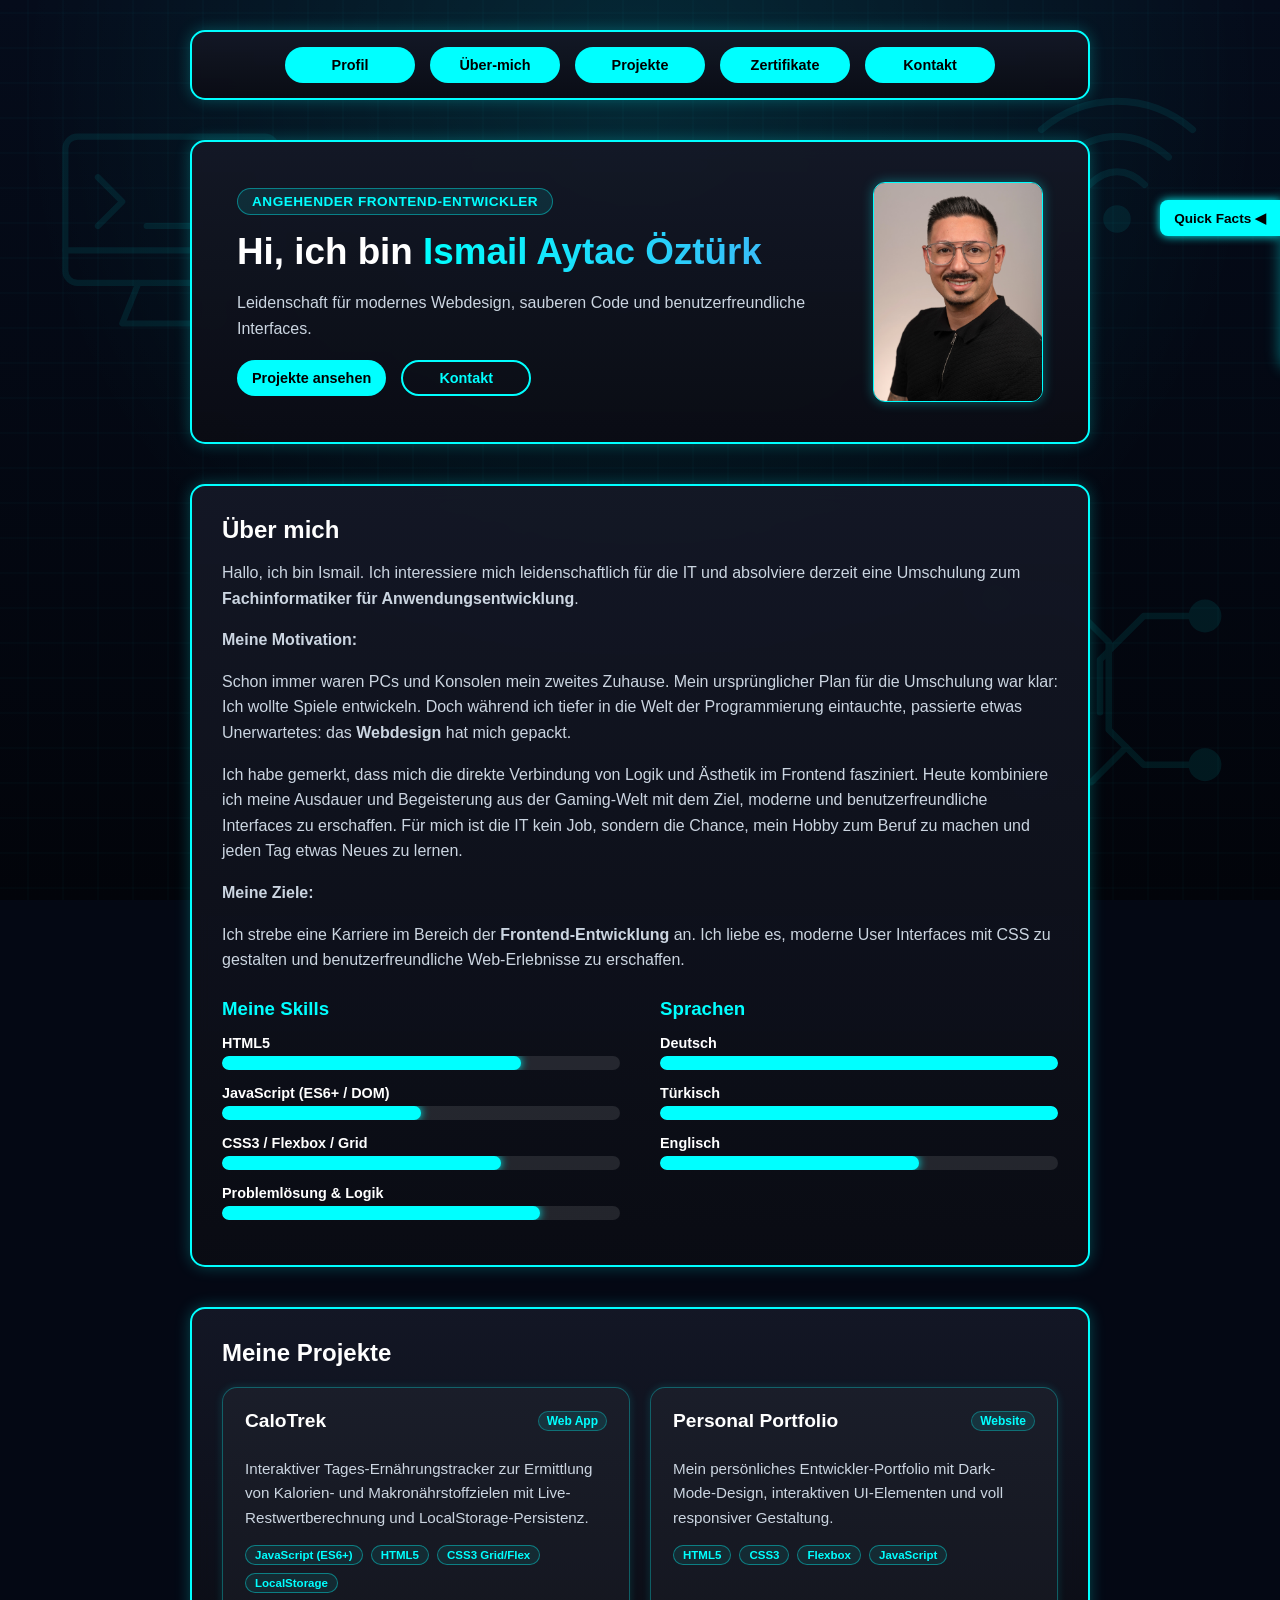
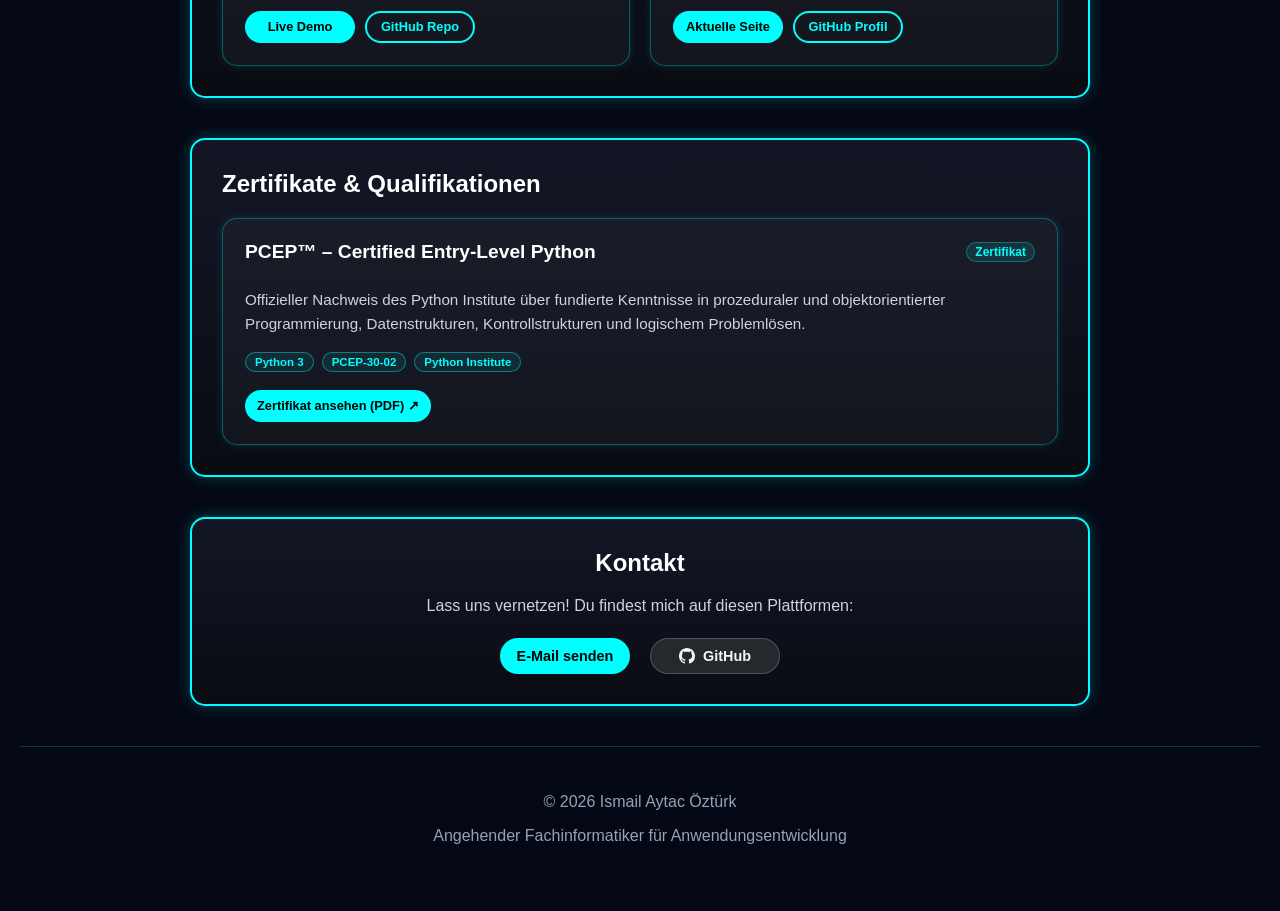
==== commit 95293698: "Add files via upload" ====
--- a/index.html
+++ b/index.html
@@ -31,6 +31,7 @@
             <li><a href="#home" class="portfolio-btn btn-neon">Profil</a></li>
             <li><a href="#ueber-mich" class="portfolio-btn btn-neon">Über-mich</a></li>
             <li><a href="#projekte" class="portfolio-btn btn-neon">Projekte</a></li>
+            <li><a href="#zertifikate" class="portfolio-btn btn-neon">Zertifikate</a></li>
             <li><a href="#kontakt" class="portfolio-btn btn-neon">Kontakt</a></li>
         </ul>
     </nav>
@@ -46,7 +47,7 @@
                 <a href="#kontakt" class="portfolio-btn btn-outline">Kontakt</a>
             </div>
         </div>
-   <img src="Ozturk b.jpg" alt="Profilbild von Ismail" class="profile-pic">
+        <img src="ozturk-zuschnitt.jpg?v=2" alt="Profilbild von Ismail" class="profile-pic">
     </section>
 
     <!-- Über-mich-Bereich mit Skills & Sprachen -->
@@ -77,7 +78,8 @@
             <strong>Meine Ziele:</strong>
         </p>
         <p>
-            Ich strebe eine Karriere im Bereich der <strong>Frontend-Entwicklung</strong> an. Ich liebe es, moderne User Interfaces
+            Ich strebe eine Karriere im Bereich der <strong>Frontend-Entwicklung</strong> an. Ich liebe es, moderne User
+            Interfaces
             mit CSS zu gestalten und benutzerfreundliche Web-Erlebnisse zu erschaffen.
         </p>
 
@@ -154,7 +156,8 @@
                     <span class="project-badge">Web App</span>
                 </div>
                 <p class="project-description">
-                    Interaktiver Tages-Ernährungstracker zur Ermittlung von Kalorien- und Makronährstoffzielen mit Live-Restwertberechnung und LocalStorage-Persistenz.
+                    Interaktiver Tages-Ernährungstracker zur Ermittlung von Kalorien- und Makronährstoffzielen mit
+                    Live-Restwertberechnung und LocalStorage-Persistenz.
                 </p>
                 <div class="project-tech">
                     <span>JavaScript (ES6+)</span>
@@ -163,8 +166,10 @@
                     <span>LocalStorage</span>
                 </div>
                 <div class="project-actions">
-                    <a href="https://ismail-ozt.github.io/calotrek/" target="_blank" class="portfolio-btn btn-neon btn-sm">Live Demo</a>
-                    <a href="https://github.com/ismail-ozt/calotrek" target="_blank" class="portfolio-btn btn-outline btn-sm">GitHub Repo</a>
+                    <a href="https://ismail-ozt.github.io/calotrek/" target="_blank"
+                        class="portfolio-btn btn-neon btn-sm">Live Demo</a>
+                    <a href="https://github.com/ismail-ozt/calotrek" target="_blank"
+                        class="portfolio-btn btn-outline btn-sm">GitHub Repo</a>
                 </div>
             </div>
 
@@ -175,9 +180,10 @@
                     <span class="project-badge">Website</span>
                 </div>
                 <p class="project-description">
-                    Mein persönliches Entwickler-Portfolio mit Dark-Mode-Design, interaktiven UI-Elementen und voll responsiver Gestaltung.
+                    Mein persönliches Entwickler-Portfolio mit Dark-Mode-Design, interaktiven UI-Elementen und voll
+                    responsiver Gestaltung.
                 </p>
-                <div class="project-tech">
+                <div class="tech-stack project-tech">
                     <span>HTML5</span>
                     <span>CSS3</span>
                     <span>Flexbox</span>
@@ -185,7 +191,36 @@
                 </div>
                 <div class="project-actions">
                     <a href="#home" class="portfolio-btn btn-neon btn-sm">Aktuelle Seite</a>
-                    <a href="https://github.com/ismail-ozt" target="_blank" class="portfolio-btn btn-outline btn-sm">GitHub Profil</a>
+                    <a href="https://github.com/ismail-ozt" target="_blank"
+                        class="portfolio-btn btn-outline btn-sm">GitHub Profil</a>
+                </div>
+            </div>
+        </div>
+    </section>
+
+    <!-- Zertifikate-Bereich -->
+    <section id="zertifikate" class="portfolio-card">
+        <h2>Zertifikate & Qualifikationen</h2>
+
+        <div class="projects-grid">
+            <!-- PCEP Python Zertifikat -->
+            <div class="project-card">
+                <div class="project-header">
+                    <h3>PCEP™ – Certified Entry-Level Python</h3>
+                    <span class="project-badge">Zertifikat</span>
+                </div>
+                <p class="project-description">
+                    Offizieller Nachweis des Python Institute über fundierte Kenntnisse in prozeduraler und
+                    objektorientierter Programmierung, Datenstrukturen, Kontrollstrukturen und logischem Problemlösen.
+                </p>
+                <div class="project-tech">
+                    <span>Python 3</span>
+                    <span>PCEP-30-02</span>
+                    <span>Python Institute</span>
+                </div>
+                <div class="project-actions">
+                    <a href="python-zertifikat.pdf" target="_blank" rel="noopener noreferrer"
+                        class="portfolio-btn btn-neon btn-sm">Zertifikat ansehen (PDF) ↗</a>
                 </div>
             </div>
         </div>
--- a/webprofil.css
+++ b/webprofil.css
@@ -10,7 +10,7 @@
 /* Base-Styling & IT-Hintergrund mit Inline-SVGs und Gradienten */
 body {
     background-color: #040814;
-    background-image: 
+    background-image:
         /* Vektor-Grafiken: PC, WLAN und Platine */
         url("data:image/svg+xml,%3Csvg xmlns='http://www.w3.org/2000/svg' viewBox='0 0 64 64' fill='none' stroke='%2300ffff' stroke-width='1.5' stroke-linecap='round' stroke-linejoin='round' opacity='0.08'%3E%3Crect x='6' y='10' width='52' height='36' rx='3'/%3E%3Cpath d='M24 46l-4 10h24l-4-10'/%3E%3Cpath d='M14 20l6 6-6 6'/%3E%3Cpath d='M26 32h14'/%3E%3Cpath d='M6 38h52'/%3E%3C/svg%3E"),
         url("data:image/svg+xml,%3Csvg xmlns='http://www.w3.org/2000/svg' viewBox='0 0 64 64' fill='none' stroke='%2300ffff' stroke-width='2' stroke-linecap='round' stroke-linejoin='round' opacity='0.07'%3E%3Cpath d='M10 22c13-11 31-11 44 0'/%3E%3Cpath d='M17 30c9-8 21-8 30 0'/%3E%3Cpath d='M24 38c5-5 11-5 16 0'/%3E%3Ccircle cx='32' cy='48' r='3' fill='%2300ffff'/%3E%3C/svg%3E"),
@@ -20,7 +20,7 @@
         linear-gradient(rgba(0, 255, 255, 0.03) 1px, transparent 1px),
         linear-gradient(90deg, rgba(0, 255, 255, 0.03) 1px, transparent 1px),
         linear-gradient(180deg, #050c1b 0%, #02040a 100%);
-    background-position: 
+    background-position:
         left 4% top 15%,
         right 5% top 8%,
         right 4% bottom 12%,
@@ -28,7 +28,7 @@
         center center,
         center center,
         center center;
-    background-size: 
+    background-size:
         260px 260px,
         220px 220px,
         280px 280px,
@@ -223,22 +223,27 @@
 
 /* Profilbild mit 3:4-Verhältnis und Glow */
 .profile-pic {
-    width: 210px;
-    height: 270px;
-    border-radius: 20px;
+    width: 170px;
+    height: 220px;
     object-fit: cover;
-    object-position: center 10%;
-    border: 2px solid #00ffff;
-    box-shadow: 0 10px 30px rgba(0, 0, 0, 0.6), 
-                0 0 20px rgba(0, 255, 255, 0.35);
-    background-color: #0f172a;
+    object-position: center top;
+    border-radius: 12px;
+    border: 1.5px solid #00ffff;
+    box-shadow: 0 0 12px rgba(0, 255, 255, 0.35);
+    display: block;
+
+    /* GPU-Fixierung für dauerhafte Schärfe */
+    transform: translateZ(0);
+    backface-visibility: hidden;
+    will-change: transform, box-shadow;
     transition: transform 0.3s ease, box-shadow 0.3s ease;
 }
 
 .profile-pic:hover {
-    transform: translateY(-4px);
-    box-shadow: 0 15px 35px rgba(0, 0, 0, 0.8), 
-                0 0 28px rgba(0, 255, 255, 0.6);
+    /* Wichtig: translateZ(0) immer mitgeben, damit kein Weichzeichner entsteht! */
+    transform: translateY(-4px) translateZ(0);
+    box-shadow: 0 15px 35px rgba(0, 0, 0, 0.8),
+        0 0 28px rgba(0, 255, 255, 0.6);
 }
 
 /* ==========================================================================
@@ -508,7 +513,7 @@
 /* Mobile Breakpoint für Tablets & Smartphones */
 @media (max-width: 768px) {
     body {
-        background-size: 
+        background-size:
             160px 160px,
             140px 140px,
             180px 180px,
@@ -516,7 +521,7 @@
             30px 30px,
             30px 30px,
             100% 100%;
-        background-position: 
+        background-position:
             left 2% top 8%,
             right 2% top 4%,
             right 2% bottom 6%,
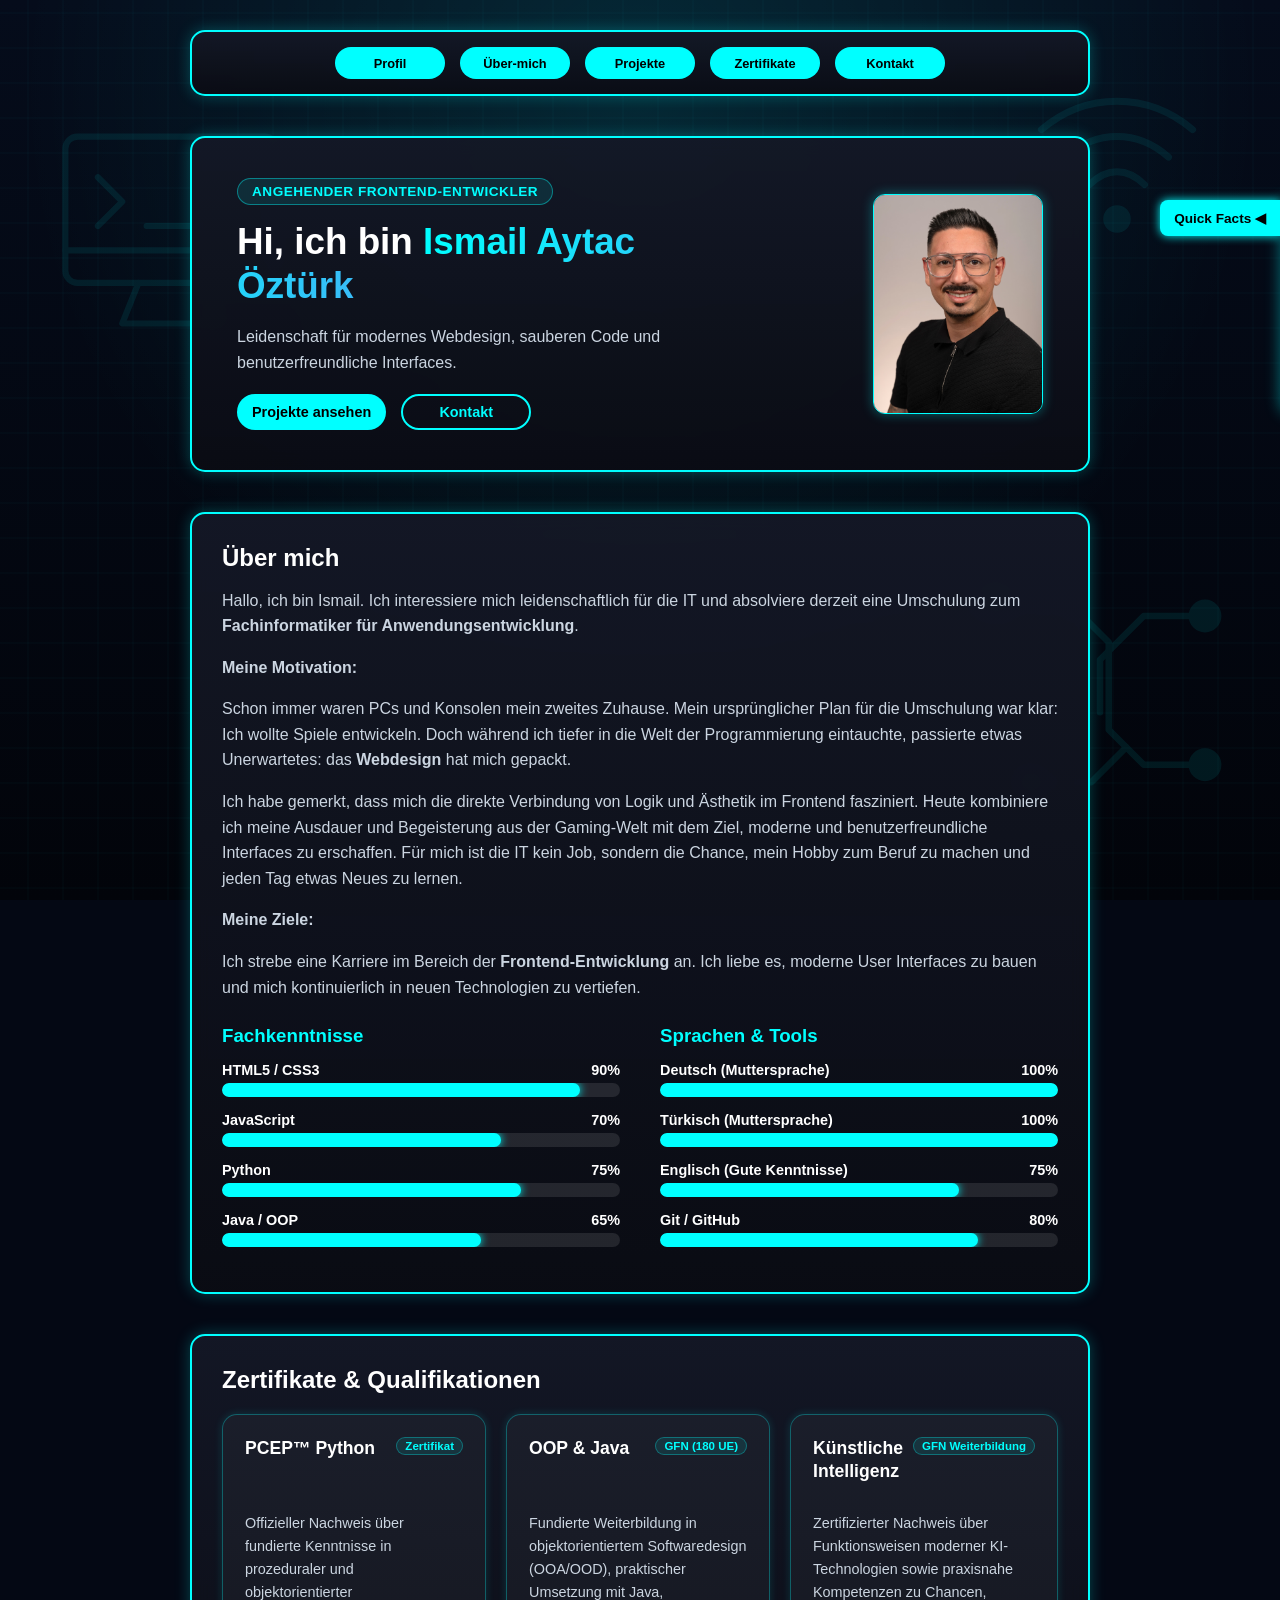
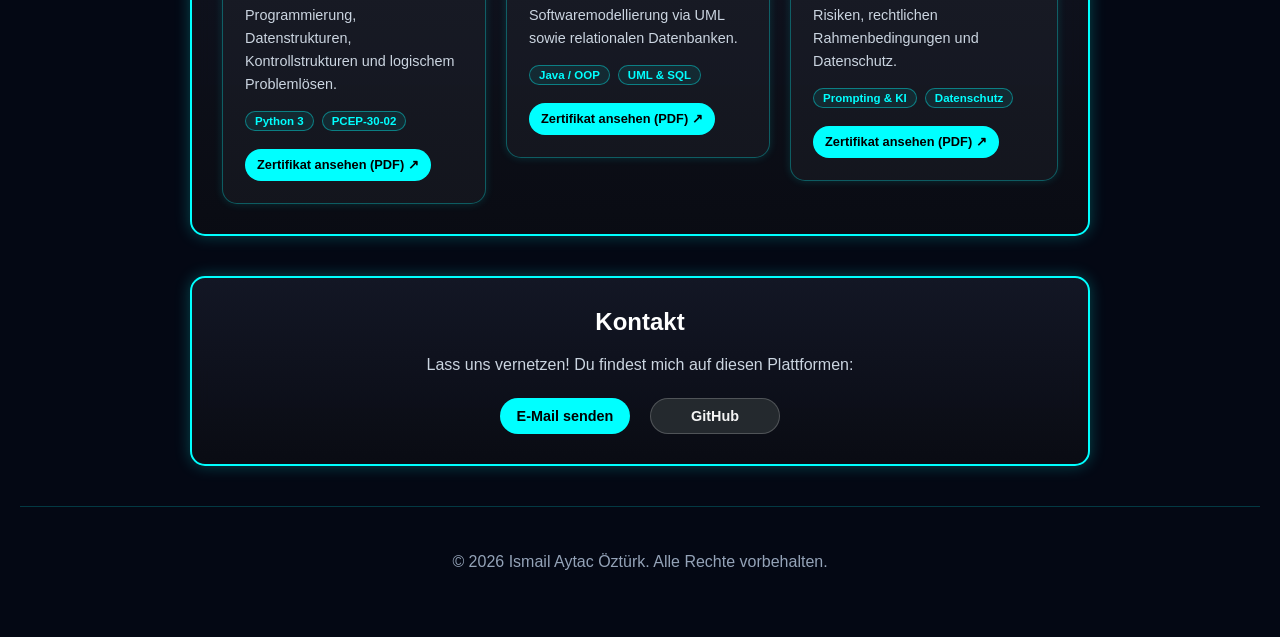
==== commit 7ddfe6fd: "Add files via upload" ====
--- a/index.html
+++ b/index.html
@@ -2,42 +2,40 @@
 <html lang="de">
 
 <head>
-    <title>Ismail Aytac Öztürk | Portfolio</title>
-    <link rel="stylesheet" href="webprofil.css">
     <meta charset="UTF-8">
     <meta name="viewport" content="width=device-width, initial-scale=1.0">
-</head>
+    <title>Ismail Aytac Öztürk – Portfolio</title>
+    <link rel="stylesheet" href="webprofil.css?v=123">
 
 <body>
-    <!-- Quick Facts Flyout am rechten Bildschirmrand -->
-    <aside class="quick-facts-panel">
-        <button class="quick-facts-toggle" id="factsToggle" aria-label="Quick Facts umschalten">
-            <span>Quick Facts ◀</span>
-        </button>
-        <div class="quick-facts-content" id="factsContent">
-            <h3>Steckbrief</h3>
-            <ul>
-                <li><strong>Alter:</strong> 32 Jahre</li>
-                <li><strong>Familienstand:</strong> Verheiratet</li>
-                <li><strong>Standort:</strong> Region Stuttgart</li>
-                <li><strong>Status:</strong> Umschulung FI AE</li>
-            </ul>
-        </div>
-    </aside>
 
     <!-- Navigation -->
     <nav class="portfolio-card">
         <ul class="nav-list">
-            <li><a href="#home" class="portfolio-btn btn-neon">Profil</a></li>
-            <li><a href="#ueber-mich" class="portfolio-btn btn-neon">Über-mich</a></li>
-            <li><a href="#projekte" class="portfolio-btn btn-neon">Projekte</a></li>
-            <li><a href="#zertifikate" class="portfolio-btn btn-neon">Zertifikate</a></li>
-            <li><a href="#kontakt" class="portfolio-btn btn-neon">Kontakt</a></li>
+            <li><a href="#profil" class="portfolio-btn btn-neon btn-sm">Profil</a></li>
+            <li><a href="#ueber-mich" class="portfolio-btn btn-neon btn-sm">Über-mich</a></li>
+            <li><a href="#projekte" class="portfolio-btn btn-neon btn-sm">Projekte</a></li>
+            <li><a href="#zertifikate" class="portfolio-btn btn-neon btn-sm">Zertifikate</a></li>
+            <li><a href="#kontakt" class="portfolio-btn btn-neon btn-sm">Kontakt</a></li>
         </ul>
     </nav>
 
-    <!-- Hero-Bereich (2 Spalten: Text links, Bild rechts) -->
-    <section id="home" class="portfolio-card hero-section">
+    <!-- Quick-Facts Flyout -->
+    <div class="quick-facts-panel" id="quickFactsPanel">
+        <button class="quick-facts-toggle" id="quickFactsToggle">Quick Facts ◀</button>
+        <div class="quick-facts-content">
+            <h3>Quick Facts</h3>
+            <ul>
+                <li><strong>Rolle:</strong> Fachinformatiker AE</li>
+                <li><strong>Schwerpunkt:</strong> Frontend & Webdesign</li>
+                <li><strong>Stack:</strong> HTML5, CSS3, JS, PHP</li>
+                <li><strong>Status:</strong> Umschulung / Bewerbungsphase</li>
+            </ul>
+        </div>
+    </div>
+
+    <!-- Hero / Profil-Bereich -->
+    <section id="profil" class="portfolio-card hero-section">
         <div class="hero-text">
             <span class="hero-badge">Angehender Frontend-Entwickler</span>
             <h1>Hi, ich bin <span class="gradient-text">Ismail Aytac Öztürk</span></h1>
@@ -47,25 +45,24 @@
                 <a href="#kontakt" class="portfolio-btn btn-outline">Kontakt</a>
             </div>
         </div>
-        <img src="ozturk-zuschnitt.jpg?v=2" alt="Profilbild von Ismail" class="profile-pic">
-    </section>
-
-    <!-- Über-mich-Bereich mit Skills & Sprachen -->
+        <div class="hero-image-wrapper">
+            <img src="ozturk-zuschnitt.jpg" alt="Ismail Aytac Öztürk" class="profile-pic">
+        </div>
+    </section>
+
+    <!-- Über-mich-Bereich -->
     <section id="ueber-mich" class="portfolio-card">
         <h2>Über mich</h2>
         <p>
-            Hallo, ich bin Ismail. Ich interessiere mich leidenschaftlich für die IT und absolviere
-            derzeit eine Umschulung zum <strong>Fachinformatiker für Anwendungsentwicklung</strong>.
-        </p>
-
-        <p>
-            <strong>Meine Motivation:</strong>
-        </p>
-        <p>
-            Schon immer waren PCs und Konsolen mein zweites Zuhause. Mein
-            ursprünglicher Plan für die Umschulung war klar: Ich wollte Spiele entwickeln. Doch während ich tiefer in
-            die Welt der Programmierung eintauchte, passierte etwas Unerwartetes: das <b>Webdesign</b> hat mich
-            gepackt.
+            Hallo, ich bin Ismail. Ich interessiere mich leidenschaftlich für die IT und absolviere derzeit eine
+            Umschulung zum <strong>Fachinformatiker für Anwendungsentwicklung</strong>.
+        </p>
+
+        <p><strong>Meine Motivation:</strong></p>
+        <p>
+            Schon immer waren PCs und Konsolen mein zweites Zuhause. Mein ursprünglicher Plan für die Umschulung war
+            klar: Ich wollte Spiele entwickeln. Doch während ich tiefer in die Welt der Programmierung eintauchte,
+            passierte etwas Unerwartetes: das <strong>Webdesign</strong> hat mich gepackt.
         </p>
         <p>
             Ich habe gemerkt, dass mich die direkte Verbindung von Logik und Ästhetik im Frontend fasziniert. Heute
@@ -74,125 +71,75 @@
             zum Beruf zu machen und jeden Tag etwas Neues zu lernen.
         </p>
 
-        <p>
-            <strong>Meine Ziele:</strong>
-        </p>
+        <p><strong>Meine Ziele:</strong></p>
         <p>
             Ich strebe eine Karriere im Bereich der <strong>Frontend-Entwicklung</strong> an. Ich liebe es, moderne User
-            Interfaces
-            mit CSS zu gestalten und benutzerfreundliche Web-Erlebnisse zu erschaffen.
-        </p>
-
-        <!-- 2-Spalten-Layout für Skills und Sprachen -->
+            Interfaces zu bauen und mich kontinuierlich in neuen Technologien zu vertiefen.
+        </p>
+
+        <!-- Skills-Bereich -->
         <div class="skills-layout-wrapper">
             <div class="skills-column">
-                <h3>Meine Skills</h3>
-
-                <div class="skill-wrapper">
-                    <div class="skill-info"><span>HTML5</span></div>
+                <h3>Fachkenntnisse</h3>
+
+                <div class="skill-wrapper">
+                    <div class="skill-info"><span>HTML5 / CSS3</span><span>90%</span></div>
+                    <div class="progress-bar">
+                        <div class="progress-fill" style="width: 90%;"></div>
+                    </div>
+                </div>
+
+                <div class="skill-wrapper">
+                    <div class="skill-info"><span>JavaScript</span><span>70%</span></div>
+                    <div class="progress-bar">
+                        <div class="progress-fill" style="width: 70%;"></div>
+                    </div>
+                </div>
+
+                <div class="skill-wrapper">
+                    <div class="skill-info"><span>Python</span><span>75%</span></div>
                     <div class="progress-bar">
                         <div class="progress-fill" style="width: 75%;"></div>
                     </div>
                 </div>
 
                 <div class="skill-wrapper">
-                    <div class="skill-info"><span>JavaScript (ES6+ / DOM)</span></div>
-                    <div class="progress-bar">
-                        <div class="progress-fill" style="width: 50%;"></div>
-                    </div>
-                </div>
-
-                <div class="skill-wrapper">
-                    <div class="skill-info"><span>CSS3 / Flexbox / Grid</span></div>
-                    <div class="progress-bar">
-                        <div class="progress-fill" style="width: 70%;"></div>
-                    </div>
-                </div>
-
-                <div class="skill-wrapper">
-                    <div class="skill-info"><span>Problemlösung & Logik</span></div>
+                    <div class="skill-info"><span>Java / OOP</span><span>65%</span></div>
+                    <div class="progress-bar">
+                        <div class="progress-fill" style="width: 65%;"></div>
+                    </div>
+                </div>
+            </div>
+
+            <div class="skills-column">
+                <h3>Sprachen & Tools</h3>
+
+                <div class="skill-wrapper">
+                    <div class="skill-info"><span>Deutsch (Muttersprache)</span><span>100%</span></div>
+                    <div class="progress-bar">
+                        <div class="progress-fill" style="width: 100%;"></div>
+                    </div>
+                </div>
+
+                <div class="skill-wrapper">
+                    <div class="skill-info"><span>Türkisch (Muttersprache)</span><span>100%</span></div>
+                    <div class="progress-bar">
+                        <div class="progress-fill" style="width: 100%;"></div>
+                    </div>
+                </div>
+
+                <div class="skill-wrapper">
+                    <div class="skill-info"><span>Englisch (Gute Kenntnisse)</span><span>75%</span></div>
+                    <div class="progress-bar">
+                        <div class="progress-fill" style="width: 75%;"></div>
+                    </div>
+                </div>
+
+                <div class="skill-wrapper">
+                    <div class="skill-info"><span>Git / GitHub</span><span>80%</span></div>
                     <div class="progress-bar">
                         <div class="progress-fill" style="width: 80%;"></div>
                     </div>
-                </div>
-            </div>
-
-            <div class="skills-column">
-                <h3>Sprachen</h3>
-
-                <div class="skill-wrapper">
-                    <div class="skill-info"><span>Deutsch</span></div>
-                    <div class="progress-bar">
-                        <div class="progress-fill" style="width: 100%;"></div>
-                    </div>
-                </div>
-
-                <div class="skill-wrapper">
-                    <div class="skill-info"><span>Türkisch</span></div>
-                    <div class="progress-bar">
-                        <div class="progress-fill" style="width: 100%;"></div>
-                    </div>
-                </div>
-
-                <div class="skill-wrapper">
-                    <div class="skill-info"><span>Englisch</span></div>
-                    <div class="progress-bar">
-                        <div class="progress-fill" style="width: 65%;"></div>
-                    </div>
-                </div>
-            </div>
-        </div>
-    </section>
-
-    <!-- Projekte-Bereich -->
-    <section id="projekte" class="portfolio-card">
-        <h2>Meine Projekte</h2>
-
-        <div class="projects-grid">
-            <!-- Projekt 1: CaloTrek -->
-            <div class="project-card">
-                <div class="project-header">
-                    <h3>CaloTrek</h3>
-                    <span class="project-badge">Web App</span>
-                </div>
-                <p class="project-description">
-                    Interaktiver Tages-Ernährungstracker zur Ermittlung von Kalorien- und Makronährstoffzielen mit
-                    Live-Restwertberechnung und LocalStorage-Persistenz.
-                </p>
-                <div class="project-tech">
-                    <span>JavaScript (ES6+)</span>
-                    <span>HTML5</span>
-                    <span>CSS3 Grid/Flex</span>
-                    <span>LocalStorage</span>
-                </div>
-                <div class="project-actions">
-                    <a href="https://ismail-ozt.github.io/calotrek/" target="_blank"
-                        class="portfolio-btn btn-neon btn-sm">Live Demo</a>
-                    <a href="https://github.com/ismail-ozt/calotrek" target="_blank"
-                        class="portfolio-btn btn-outline btn-sm">GitHub Repo</a>
-                </div>
-            </div>
-
-            <!-- Projekt 2: Personal Portfolio -->
-            <div class="project-card">
-                <div class="project-header">
-                    <h3>Personal Portfolio</h3>
-                    <span class="project-badge">Website</span>
-                </div>
-                <p class="project-description">
-                    Mein persönliches Entwickler-Portfolio mit Dark-Mode-Design, interaktiven UI-Elementen und voll
-                    responsiver Gestaltung.
-                </p>
-                <div class="tech-stack project-tech">
-                    <span>HTML5</span>
-                    <span>CSS3</span>
-                    <span>Flexbox</span>
-                    <span>JavaScript</span>
-                </div>
-                <div class="project-actions">
-                    <a href="#home" class="portfolio-btn btn-neon btn-sm">Aktuelle Seite</a>
-                    <a href="https://github.com/ismail-ozt" target="_blank"
-                        class="portfolio-btn btn-outline btn-sm">GitHub Profil</a>
                 </div>
             </div>
         </div>
@@ -203,23 +150,62 @@
         <h2>Zertifikate & Qualifikationen</h2>
 
         <div class="projects-grid">
-            <!-- PCEP Python Zertifikat -->
+            <!-- 1. PCEP Python Zertifikat -->
             <div class="project-card">
                 <div class="project-header">
-                    <h3>PCEP™ – Certified Entry-Level Python</h3>
+                    <h3>PCEP™ Python</h3>
                     <span class="project-badge">Zertifikat</span>
                 </div>
                 <p class="project-description">
-                    Offizieller Nachweis des Python Institute über fundierte Kenntnisse in prozeduraler und
-                    objektorientierter Programmierung, Datenstrukturen, Kontrollstrukturen und logischem Problemlösen.
+                    Offizieller Nachweis über fundierte Kenntnisse in prozeduraler und objektorientierter
+                    Programmierung, Datenstrukturen, Kontrollstrukturen und logischem Problemlösen.
                 </p>
                 <div class="project-tech">
                     <span>Python 3</span>
                     <span>PCEP-30-02</span>
-                    <span>Python Institute</span>
                 </div>
                 <div class="project-actions">
                     <a href="python-zertifikat.pdf" target="_blank" rel="noopener noreferrer"
+                        class="portfolio-btn btn-neon btn-sm">Zertifikat ansehen (PDF) ↗</a>
+                </div>
+            </div>
+
+            <!-- 2. GFN OOP & Java Zertifikat -->
+            <div class="project-card">
+                <div class="project-header">
+                    <h3>OOP & Java</h3>
+                    <span class="project-badge">GFN (180 UE)</span>
+                </div>
+                <p class="project-description">
+                    Fundierte Weiterbildung in objektorientiertem Softwaredesign (OOA/OOD), praktischer Umsetzung mit
+                    Java, Softwaremodellierung via UML sowie relationalen Datenbanken.
+                </p>
+                <div class="project-tech">
+                    <span>Java / OOP</span>
+                    <span>UML & SQL</span>
+                </div>
+                <div class="project-actions">
+                    <a href="gfn-oop-zertifikat.pdf" target="_blank" rel="noopener noreferrer"
+                        class="portfolio-btn btn-neon btn-sm">Zertifikat ansehen (PDF) ↗</a>
+                </div>
+            </div>
+
+            <!-- 3. GFN KI Zertifikat -->
+            <div class="project-card">
+                <div class="project-header">
+                    <h3>Künstliche Intelligenz</h3>
+                    <span class="project-badge">GFN Weiterbildung</span>
+                </div>
+                <p class="project-description">
+                    Zertifizierter Nachweis über Funktionsweisen moderner KI-Technologien sowie praxisnahe Kompetenzen
+                    zu Chancen, Risiken, rechtlichen Rahmenbedingungen und Datenschutz.
+                </p>
+                <div class="project-tech">
+                    <span>Prompting & KI</span>
+                    <span>Datenschutz</span>
+                </div>
+                <div class="project-actions">
+                    <a href="gfn-ki-zertifikat.pdf" target="_blank" rel="noopener noreferrer"
                         class="portfolio-btn btn-neon btn-sm">Zertifikat ansehen (PDF) ↗</a>
                 </div>
             </div>
@@ -231,51 +217,23 @@
         <h2>Kontakt</h2>
         <p>Lass uns vernetzen! Du findest mich auf diesen Plattformen:</p>
         <div class="contact-links">
-            <a href="mailto:ismail.a.ozturk@gmail.com" class="portfolio-btn btn-neon">E-Mail senden</a>
-            <a href="https://github.com/ismail-ozt" target="_blank" class="portfolio-btn btn-neon btn-github">
-                <svg xmlns="http://www.w3.org/2000/svg" width="16" height="16" fill="currentColor" class="bi bi-github"
-                    viewBox="0 0 16 16">
-                    <path
-                        d="M8 0C3.58 0 0 3.58 0 8c0 3.54 2.29 6.53 5.47 7.59.4.07.55-.17.55-.38 0-.19-.01-.82-.01-1.49-2.01.37-2.53-.49-2.69-.94-.09-.23-.48-.94-.82-1.13-.28-.15-.68-.52-.01-.53.63-.01 1.08.58 1.23.82.72 1.21 1.87.87 2.33.66.07-.52.28-.87.51-1.07-1.78-.2-3.64-.89-3.64-3.95 0-.87.31-1.59.82-2.15-.08-.2-.36-1.02.08-2.12 0 0 .67-.21 2.2.82.64-.18 1.32-.27 2-.27.68 0 1.36.09 2 .27 1.53-1.03 2.2-.82 2.2-.82.44 1.1.16 1.92.08 2.12.51.56.82 1.27.82 2.15 0 3.07-1.87 3.75-3.65 3.95.29.25.54.73.54 1.48 0 1.07-.01 1.93-.01 2.2 0 .21.15.46.55.38A8.012 8.012 0 0 0 16 8c0-4.42-3.58-8-8-8z" />
-                </svg>
-                GitHub
-            </a>
+            <a href="mailto:deine-email@example.com" class="portfolio-btn btn-neon">E-Mail senden</a>
+            <a href="https://github.com/ismail-ozt" target="_blank" rel="noopener noreferrer"
+                class="portfolio-btn btn-github">GitHub</a>
         </div>
     </section>
 
     <!-- Footer -->
     <footer>
-        <div class="footer-content">
-            <p>&copy; 2026 Ismail Aytac Öztürk</p>
-            <p>Angehender Fachinformatiker für Anwendungsentwicklung</p>
-            <div class="social-icons"></div>
-        </div>
+        <p>© 2026 Ismail Aytac Öztürk. Alle Rechte vorbehalten.</p>
     </footer>
 
-    <!-- Back to Top Button -->
-    <button id="backToTop" class="back-to-top" aria-label="Nach oben scrollen">↑</button>
-
-    <!-- JavaScript für Interaktivität -->
+    <!-- Back-to-Top Button -->
+    <button class="back-to-top" id="backToTopBtn" title="Nach oben">↑</button>
+
     <script>
-        // Sanftes Scrollen zu Ankerpunkten
-        document.querySelectorAll('nav a, .hero-actions a').forEach(anchor => {
-            anchor.addEventListener('click', function (e) {
-                const targetId = this.getAttribute('href');
-                if (targetId.startsWith('#')) {
-                    e.preventDefault();
-                    const targetElement = document.querySelector(targetId);
-                    if (targetElement) {
-                        targetElement.scrollIntoView({
-                            behavior: 'smooth',
-                            block: 'start'
-                        });
-                    }
-                }
-            });
-        });
-
-        // Back-to-Top Button Steuerung
-        const backToTopBtn = document.getElementById("backToTop");
+        // Back to top Button Logik
+        const backToTopBtn = document.getElementById('backToTopBtn');
         window.onscroll = function () {
             if (document.body.scrollTop > 300 || document.documentElement.scrollTop > 300) {
                 backToTopBtn.style.display = "block";
@@ -283,20 +241,15 @@
                 backToTopBtn.style.display = "none";
             }
         };
-
-        backToTopBtn.addEventListener("click", function () {
-            window.scrollTo({
-                top: 0,
-                behavior: "smooth"
-            });
+        backToTopBtn.addEventListener('click', () => {
+            window.scrollTo({ top: 0, behavior: 'smooth' });
         });
 
-        // Quick-Facts Panel Toggle
-        const factsToggle = document.getElementById('factsToggle');
-        const factsPanel = document.querySelector('.quick-facts-panel');
-
-        factsToggle.addEventListener('click', function () {
-            factsPanel.classList.toggle('open');
+        // Quick Facts Toggle
+        const panel = document.getElementById('quickFactsPanel');
+        const toggleBtn = document.getElementById('quickFactsToggle');
+        toggleBtn.addEventListener('click', () => {
+            panel.classList.toggle('open');
         });
     </script>
 </body>
--- a/webprofil.css
+++ b/webprofil.css
@@ -2,20 +2,16 @@
    1. GLOBAL RESET & CYBER-HINTERGRUND
    ========================================================================== */
 
-/* Box-Model-Fix: Padding & Border in Elementbreite einberechnen */
 * {
     box-sizing: border-box;
 }
 
-/* Base-Styling & IT-Hintergrund mit Inline-SVGs und Gradienten */
 body {
     background-color: #040814;
     background-image:
-        /* Vektor-Grafiken: PC, WLAN und Platine */
         url("data:image/svg+xml,%3Csvg xmlns='http://www.w3.org/2000/svg' viewBox='0 0 64 64' fill='none' stroke='%2300ffff' stroke-width='1.5' stroke-linecap='round' stroke-linejoin='round' opacity='0.08'%3E%3Crect x='6' y='10' width='52' height='36' rx='3'/%3E%3Cpath d='M24 46l-4 10h24l-4-10'/%3E%3Cpath d='M14 20l6 6-6 6'/%3E%3Cpath d='M26 32h14'/%3E%3Cpath d='M6 38h52'/%3E%3C/svg%3E"),
         url("data:image/svg+xml,%3Csvg xmlns='http://www.w3.org/2000/svg' viewBox='0 0 64 64' fill='none' stroke='%2300ffff' stroke-width='2' stroke-linecap='round' stroke-linejoin='round' opacity='0.07'%3E%3Cpath d='M10 22c13-11 31-11 44 0'/%3E%3Cpath d='M17 30c9-8 21-8 30 0'/%3E%3Cpath d='M24 38c5-5 11-5 16 0'/%3E%3Ccircle cx='32' cy='48' r='3' fill='%2300ffff'/%3E%3C/svg%3E"),
         url("data:image/svg+xml,%3Csvg xmlns='http://www.w3.org/2000/svg' viewBox='0 0 64 64' fill='none' stroke='%2300ffff' stroke-width='1.5' stroke-linecap='round' stroke-linejoin='round' opacity='0.08'%3E%3Cpath d='M8 12h16l10 10v20l8 8h14'/%3E%3Ccircle cx='8' cy='12' r='3' fill='%2300ffff'/%3E%3Ccircle cx='56' cy='50' r='3' fill='%2300ffff'/%3E%3Cpath d='M56 16H42L32 26v12'/%3E%3Ccircle cx='56' cy='16' r='3' fill='%2300ffff'/%3E%3Cpath d='M16 54h14l8-8'/%3E%3Ccircle cx='16' cy='54' r='3' fill='%2300ffff'/%3E%3C/svg%3E"),
-        /* Lichtschein & Dev-Grid Raster */
         radial-gradient(circle at 50% 10%, rgba(0, 255, 255, 0.12) 0%, transparent 60%),
         linear-gradient(rgba(0, 255, 255, 0.03) 1px, transparent 1px),
         linear-gradient(90deg, rgba(0, 255, 255, 0.03) 1px, transparent 1px),
@@ -49,7 +45,6 @@
    2. KARTEN-CONTAINER (GLASSMORPHISM)
    ========================================================================== */
 
-/* Zentrale Inhaltskarten mit Rahmen und Blur-Effekt */
 .portfolio-card {
     max-width: 900px;
     margin: 40px auto;
@@ -77,7 +72,6 @@
    3. NAVIGATION
    ========================================================================== */
 
-/* Horizontale Menüleiste per Flexbox */
 nav.portfolio-card {
     padding: 15px;
     display: flex;
@@ -100,13 +94,12 @@
    4. BUTTON-KOMPONENTEN
    ========================================================================== */
 
-/* Basis-Button mit Transition für flüssige Hover-Animation */
 .portfolio-btn {
     display: inline-flex;
     align-items: center;
     justify-content: center;
     min-width: 130px;
-    padding: 0px 15px;
+    padding: 0 15px;
     height: 36px;
     border-radius: 25px;
     font-weight: bold;
@@ -117,7 +110,6 @@
     font-size: 0.9rem;
 }
 
-/* Kompakte Button-Variante für Projekt-Links */
 .btn-sm {
     min-width: 110px;
     height: 32px;
@@ -125,13 +117,11 @@
     padding: 0 12px;
 }
 
-/* Primärer Neon-Button */
 .btn-neon {
     background-color: cyan;
     color: black;
 }
 
-/* Sekundärer Rahmen-Button */
 .btn-outline {
     background: transparent;
     color: #00ffff;
@@ -150,7 +140,6 @@
     filter: brightness(1.15);
 }
 
-/* Externer GitHub-Button */
 .btn-github {
     background-color: #24292e !important;
     color: whitesmoke !important;
@@ -162,7 +151,6 @@
    5. HERO-BEREICH (2-SPALTEN-LAYOUT)
    ========================================================================== */
 
-/* Flex-Container für Intro-Text und Profilbild */
 .hero-section {
     display: flex;
     flex-direction: row;
@@ -177,7 +165,6 @@
     flex: 1.4;
 }
 
-/* Status-Badge */
 .hero-badge {
     display: inline-block;
     color: #00ffff;
@@ -199,7 +186,6 @@
     color: white;
 }
 
-/* Text-Farbverlauf via Background-Clip */
 .gradient-text {
     background: linear-gradient(90deg, #00ffff, #38bdf8);
     background-clip: text;
@@ -221,7 +207,6 @@
     align-items: center;
 }
 
-/* Profilbild mit 3:4-Verhältnis und Glow */
 .profile-pic {
     width: 170px;
     height: 220px;
@@ -232,7 +217,6 @@
     box-shadow: 0 0 12px rgba(0, 255, 255, 0.35);
     display: block;
 
-    /* GPU-Fixierung für dauerhafte Schärfe */
     transform: translateZ(0);
     backface-visibility: hidden;
     will-change: transform, box-shadow;
@@ -240,7 +224,6 @@
 }
 
 .profile-pic:hover {
-    /* Wichtig: translateZ(0) immer mitgeben, damit kein Weichzeichner entsteht! */
     transform: translateY(-4px) translateZ(0);
     box-shadow: 0 15px 35px rgba(0, 0, 0, 0.8),
         0 0 28px rgba(0, 255, 255, 0.6);
@@ -250,7 +233,6 @@
    6. SKILLS & FORTSCHRITTSBALKEN
    ========================================================================== */
 
-/* Spalten-Layout für Fachkenntnisse und Sprachen */
 .skills-layout-wrapper {
     display: flex;
     justify-content: space-between;
@@ -284,7 +266,6 @@
     font-size: 0.9rem;
 }
 
-/* Fortschrittsbalken-Hintergrund */
 .progress-bar {
     width: 100%;
     height: 14px;
@@ -293,7 +274,6 @@
     overflow: hidden;
 }
 
-/* Dynamische Füllung mit Neon-Leuchten */
 .progress-fill {
     height: 100%;
     background-color: #00ffff;
@@ -302,17 +282,16 @@
 }
 
 /* ==========================================================================
-   7. PROJEKT-KARTEN
-   ========================================================================== */
-
-/* Flexbox-Raster für Projektübersicht */
+   7. PROJEKT- & ZERTIFIKATSKARTEN (FLEXBOX-ALIGNMENT)
+   ========================================================================== */
+
 .projects-grid {
     display: flex;
     gap: 20px;
     margin-top: 20px;
-}
-
-/* Einzelne Projektkarte */
+    align-items: stretch;
+}
+
 .project-card {
     flex: 1;
     padding: 22px;
@@ -322,7 +301,7 @@
     box-shadow: 0 0 8px rgba(0, 255, 255, 0.15);
     display: flex;
     flex-direction: column;
-    justify-content: space-between;
+    height: 100%;
     transition: all 0.3s ease;
 }
 
@@ -335,34 +314,39 @@
 .project-header {
     display: flex;
     justify-content: space-between;
-    align-items: center;
-    margin-bottom: 10px;
+    align-items: flex-start;
+    gap: 10px;
+    margin-bottom: 12px;
+    min-height: 48px;
 }
 
 .project-header h3 {
     margin: 0;
     color: white;
-    font-size: 1.2rem;
+    font-size: 1.1rem;
+    line-height: 1.3;
 }
 
 .project-badge {
-    font-size: 0.75rem;
+    font-size: 0.72rem;
     color: #00ffff;
     background: rgba(0, 255, 255, 0.1);
     border: 1px solid rgba(0, 255, 255, 0.3);
     padding: 2px 8px;
     border-radius: 10px;
     font-weight: bold;
+    white-space: nowrap;
+    flex-shrink: 0;
 }
 
 .project-description {
-    font-size: 0.95rem;
+    font-size: 0.9rem;
     line-height: 1.5;
     color: #cbd5e1;
     margin-bottom: 15px;
-}
-
-/* Tech-Stack Badges */
+    flex-grow: 1;
+}
+
 .project-tech {
     display: flex;
     gap: 8px;
@@ -390,6 +374,7 @@
 /* ==========================================================================
    8. KONTAKT & FOOTER
    ========================================================================== */
+
 #kontakt {
     text-align: center;
 }
@@ -403,7 +388,6 @@
     flex-wrap: wrap;
 }
 
-/* Scroll-to-Top Floating Button */
 .back-to-top {
     position: fixed;
     bottom: 30px;
@@ -441,7 +425,6 @@
    9. QUICK-FACTS FLYOUT (SIDEBAR)
    ========================================================================== */
 
-/* Einklappbare Seitenleiste per Transform */
 .quick-facts-panel {
     position: fixed;
     top: 200px;
@@ -510,7 +493,6 @@
    10. RESPONSIVE DESIGN (MEDIA QUERIES)
    ========================================================================== */
 
-/* Mobile Breakpoint für Tablets & Smartphones */
 @media (max-width: 768px) {
     body {
         background-size:
@@ -532,7 +514,6 @@
         padding: 10px;
     }
 
-    /* Hero-Bereich auf mobilen Geräten vertikal stapeln */
     .hero-section {
         flex-direction: column-reverse;
         text-align: center;
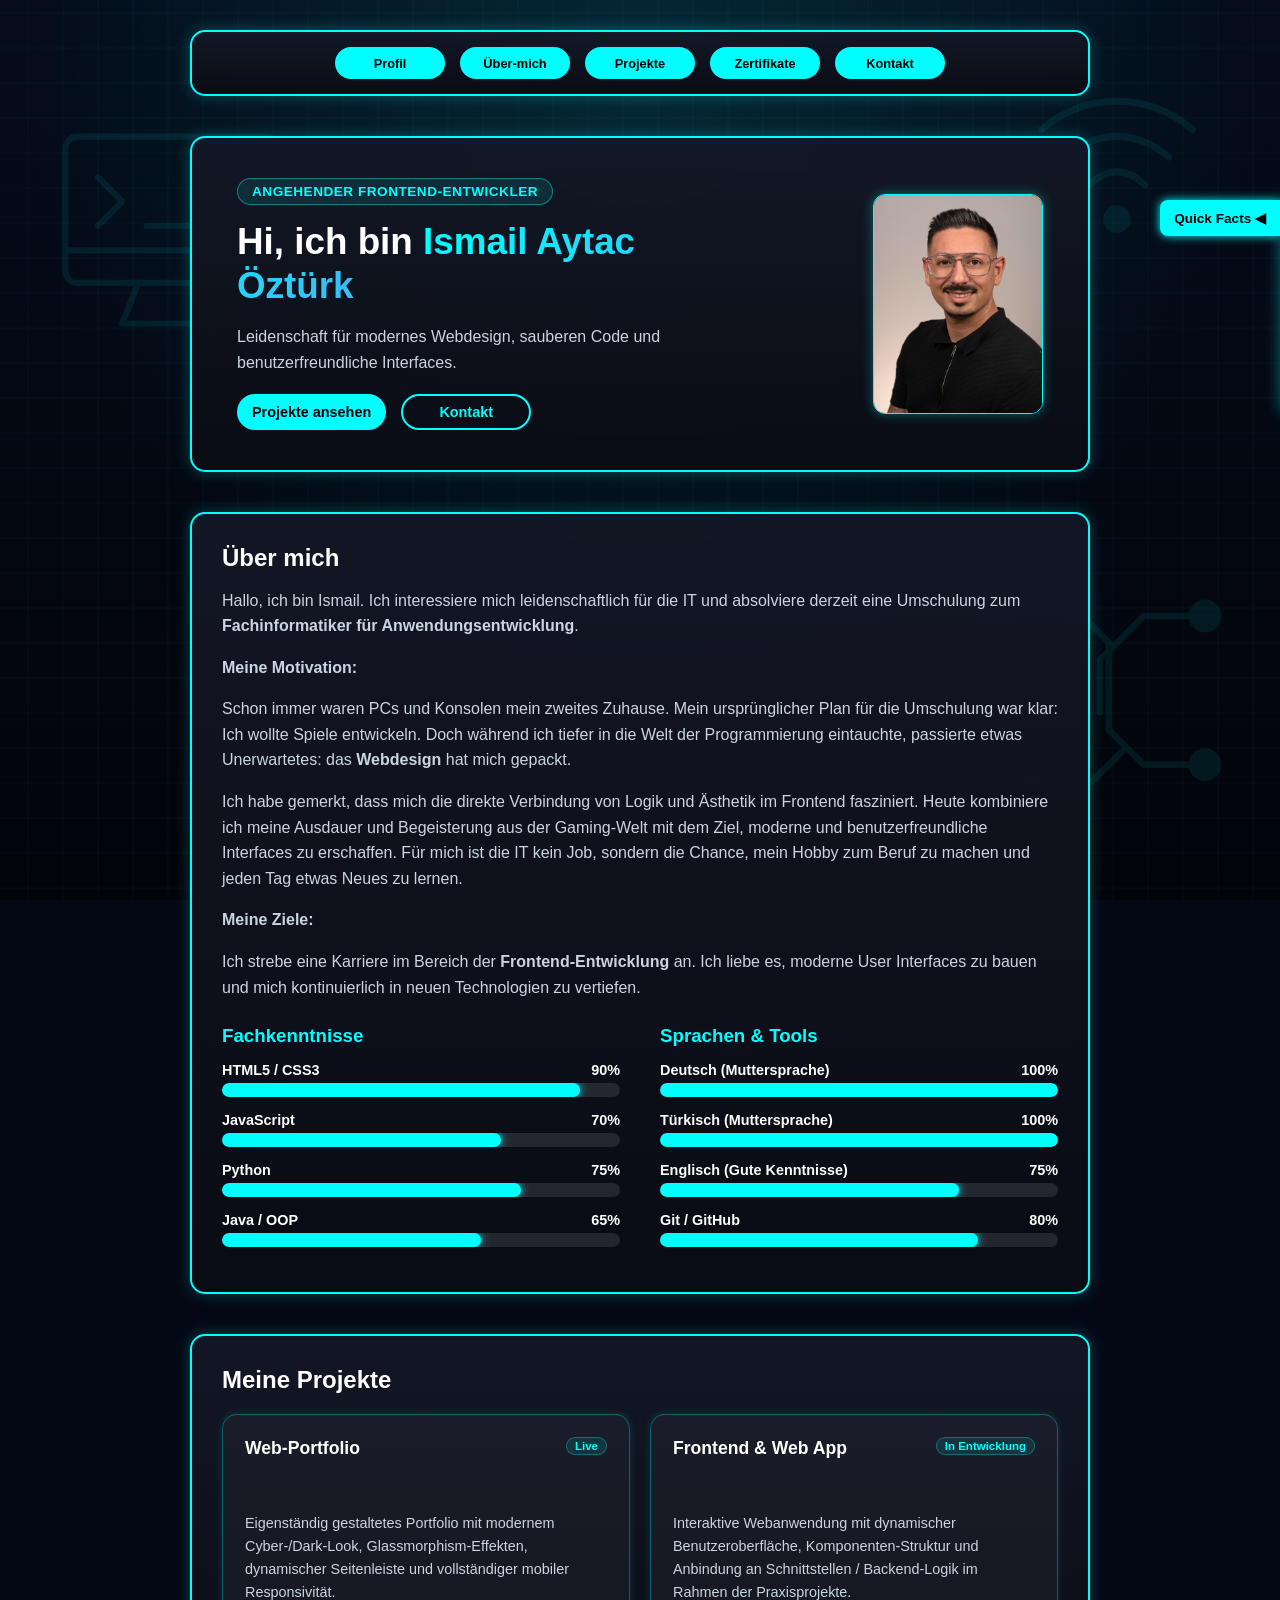
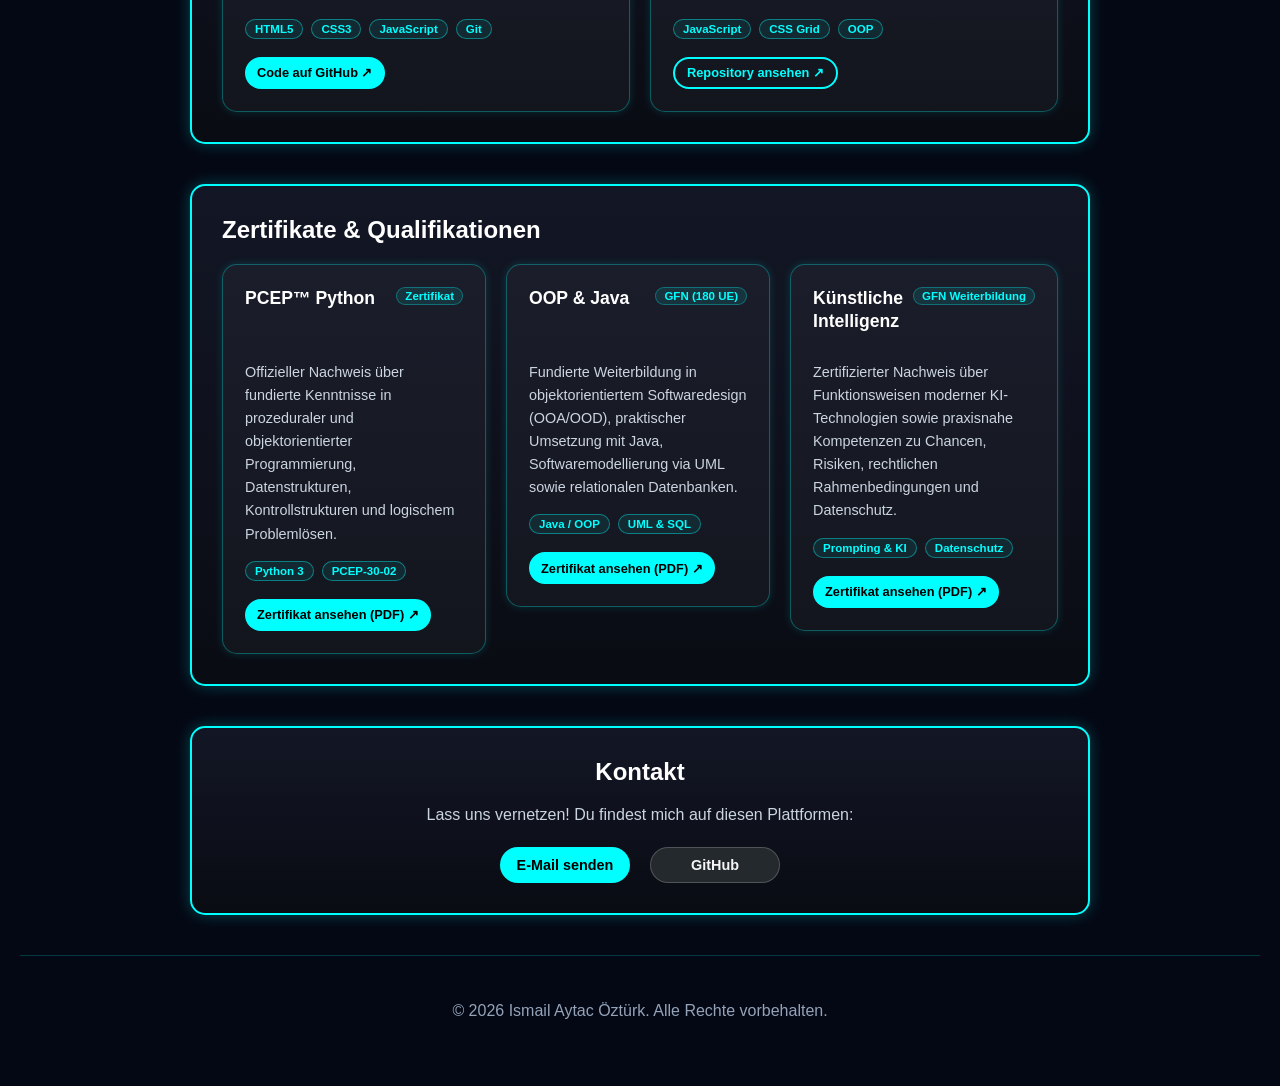
==== commit 50f942a4: "Add files via upload" ====
--- a/index.html
+++ b/index.html
@@ -5,7 +5,8 @@
     <meta charset="UTF-8">
     <meta name="viewport" content="width=device-width, initial-scale=1.0">
     <title>Ismail Aytac Öztürk – Portfolio</title>
-    <link rel="stylesheet" href="webprofil.css?v=123">
+    <link rel="stylesheet" href="webprofil.css?v=3">
+</head>
 
 <body>
 
@@ -140,6 +141,56 @@
                     <div class="progress-bar">
                         <div class="progress-fill" style="width: 80%;"></div>
                     </div>
+                </div>
+            </div>
+        </div>
+    </section>
+
+    <!-- Projekte-Bereich -->
+    <section id="projekte" class="portfolio-card">
+        <h2>Meine Projekte</h2>
+
+        <div class="projects-grid">
+            <!-- Projekt 1: Responsive Web-Portfolio -->
+            <div class="project-card">
+                <div class="project-header">
+                    <h3>Web-Portfolio</h3>
+                    <span class="project-badge">Live</span>
+                </div>
+                <p class="project-description">
+                    Eigenständig gestaltetes Portfolio mit modernem Cyber-/Dark-Look, Glassmorphism-Effekten,
+                    dynamischer Seitenleiste und vollständiger mobiler Responsivität.
+                </p>
+                <div class="project-tech">
+                    <span>HTML5</span>
+                    <span>CSS3</span>
+                    <span>JavaScript</span>
+                    <span>Git</span>
+                </div>
+                <div class="project-actions">
+                    <a href="https://github.com/ismail-ozt/portfolio" target="_blank" rel="noopener noreferrer"
+                        class="portfolio-btn btn-neon btn-sm">Code auf GitHub ↗</a>
+                </div>
+            </div>
+
+            <!-- Projekt 2: Zukünftige Applikation / Platzhalter -->
+            <div class="project-card">
+                <div class="project-header">
+                    <h3>Frontend & Web App</h3>
+                    <span class="project-badge">In Entwicklung</span>
+                </div>
+                <p class="project-description">
+                    Interaktive Webanwendung mit dynamischer Benutzeroberfläche, Komponenten-Struktur und Anbindung an
+                    Schnittstellen / Backend-Logik im Rahmen der Praxisprojekte.
+                </p>
+                <div class="project-tech">
+                    <span>JavaScript</span>
+                    <span>CSS Grid</span>
+                    <span>OOP</span>
+                </div>
+                <div class="project-actions">
+                    <a href="https://github.com/ismail-ozt" target="_blank" rel="noopener noreferrer"
+                        class="portfolio-btn btn-outline btn-sm">Repository ansehen ↗</a>
                 </div>
             </div>
         </div>
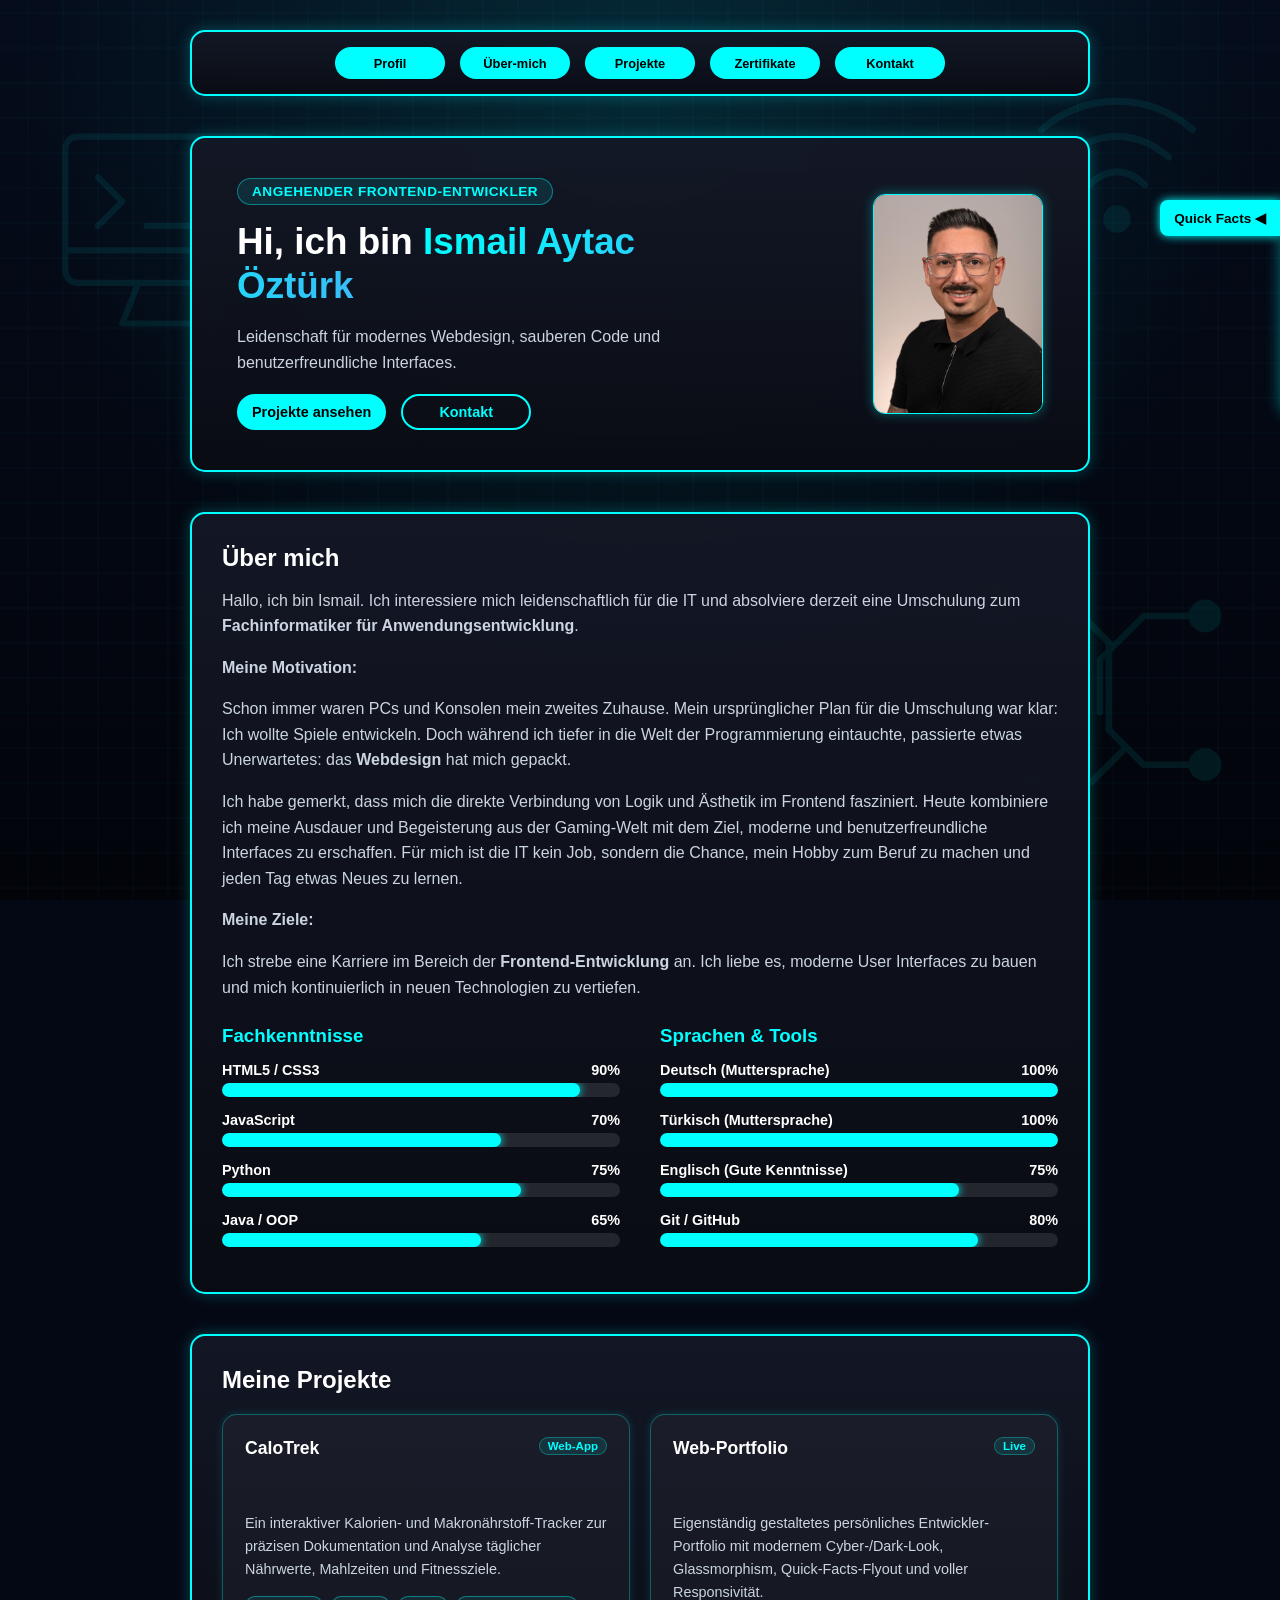
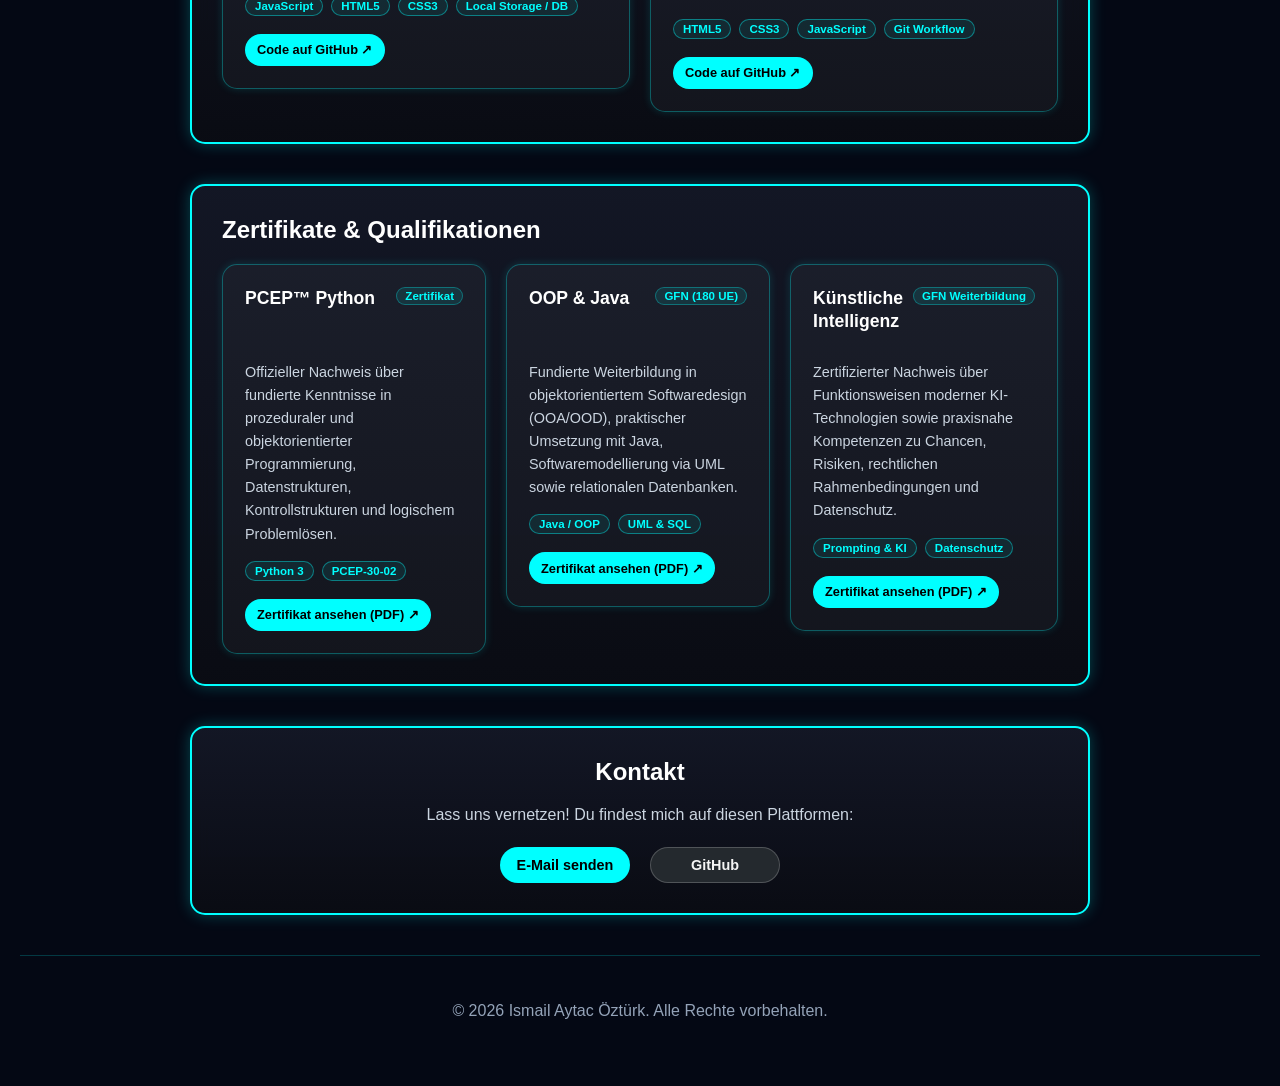
==== commit 340172ae: "Add files via upload" ====
--- a/index.html
+++ b/index.html
@@ -151,46 +151,47 @@
         <h2>Meine Projekte</h2>
 
         <div class="projects-grid">
-            <!-- Projekt 1: Responsive Web-Portfolio -->
+            <!-- Projekt 1: CaloTrek -->
+            <div class="project-card">
+                <div class="project-header">
+                    <h3>CaloTrek</h3>
+                    <span class="project-badge">Web-App</span>
+                </div>
+                <p class="project-description">
+                    Ein interaktiver Kalorien- und Makronährstoff-Tracker zur präzisen Dokumentation und Analyse
+                    täglicher Nährwerte, Mahlzeiten und Fitnessziele.
+                </p>
+                <div class="project-tech">
+                    <span>JavaScript</span>
+                    <span>HTML5</span>
+                    <span>CSS3</span>
+                    <span>Local Storage / DB</span>
+                </div>
+                <div class="project-actions">
+                    <a href="https://github.com/ismail-ozt" target="_blank" rel="noopener noreferrer"
+                        class="portfolio-btn btn-neon btn-sm">Code auf GitHub ↗</a>
+                </div>
+            </div>
+
+            <!-- Projekt 2: Web-Portfolio -->
             <div class="project-card">
                 <div class="project-header">
                     <h3>Web-Portfolio</h3>
                     <span class="project-badge">Live</span>
                 </div>
                 <p class="project-description">
-                    Eigenständig gestaltetes Portfolio mit modernem Cyber-/Dark-Look, Glassmorphism-Effekten,
-                    dynamischer Seitenleiste und vollständiger mobiler Responsivität.
+                    Eigenständig gestaltetes persönliches Entwickler-Portfolio mit modernem Cyber-/Dark-Look,
+                    Glassmorphism, Quick-Facts-Flyout und voller Responsivität.
                 </p>
                 <div class="project-tech">
                     <span>HTML5</span>
                     <span>CSS3</span>
                     <span>JavaScript</span>
-                    <span>Git</span>
+                    <span>Git Workflow</span>
                 </div>
                 <div class="project-actions">
                     <a href="https://github.com/ismail-ozt/portfolio" target="_blank" rel="noopener noreferrer"
                         class="portfolio-btn btn-neon btn-sm">Code auf GitHub ↗</a>
-                </div>
-            </div>
-
-            <!-- Projekt 2: Zukünftige Applikation / Platzhalter -->
-            <div class="project-card">
-                <div class="project-header">
-                    <h3>Frontend & Web App</h3>
-                    <span class="project-badge">In Entwicklung</span>
-                </div>
-                <p class="project-description">
-                    Interaktive Webanwendung mit dynamischer Benutzeroberfläche, Komponenten-Struktur und Anbindung an
-                    Schnittstellen / Backend-Logik im Rahmen der Praxisprojekte.
-                </p>
-                <div class="project-tech">
-                    <span>JavaScript</span>
-                    <span>CSS Grid</span>
-                    <span>OOP</span>
-                </div>
-                <div class="project-actions">
-                    <a href="https://github.com/ismail-ozt" target="_blank" rel="noopener noreferrer"
-                        class="portfolio-btn btn-outline btn-sm">Repository ansehen ↗</a>
                 </div>
             </div>
         </div>
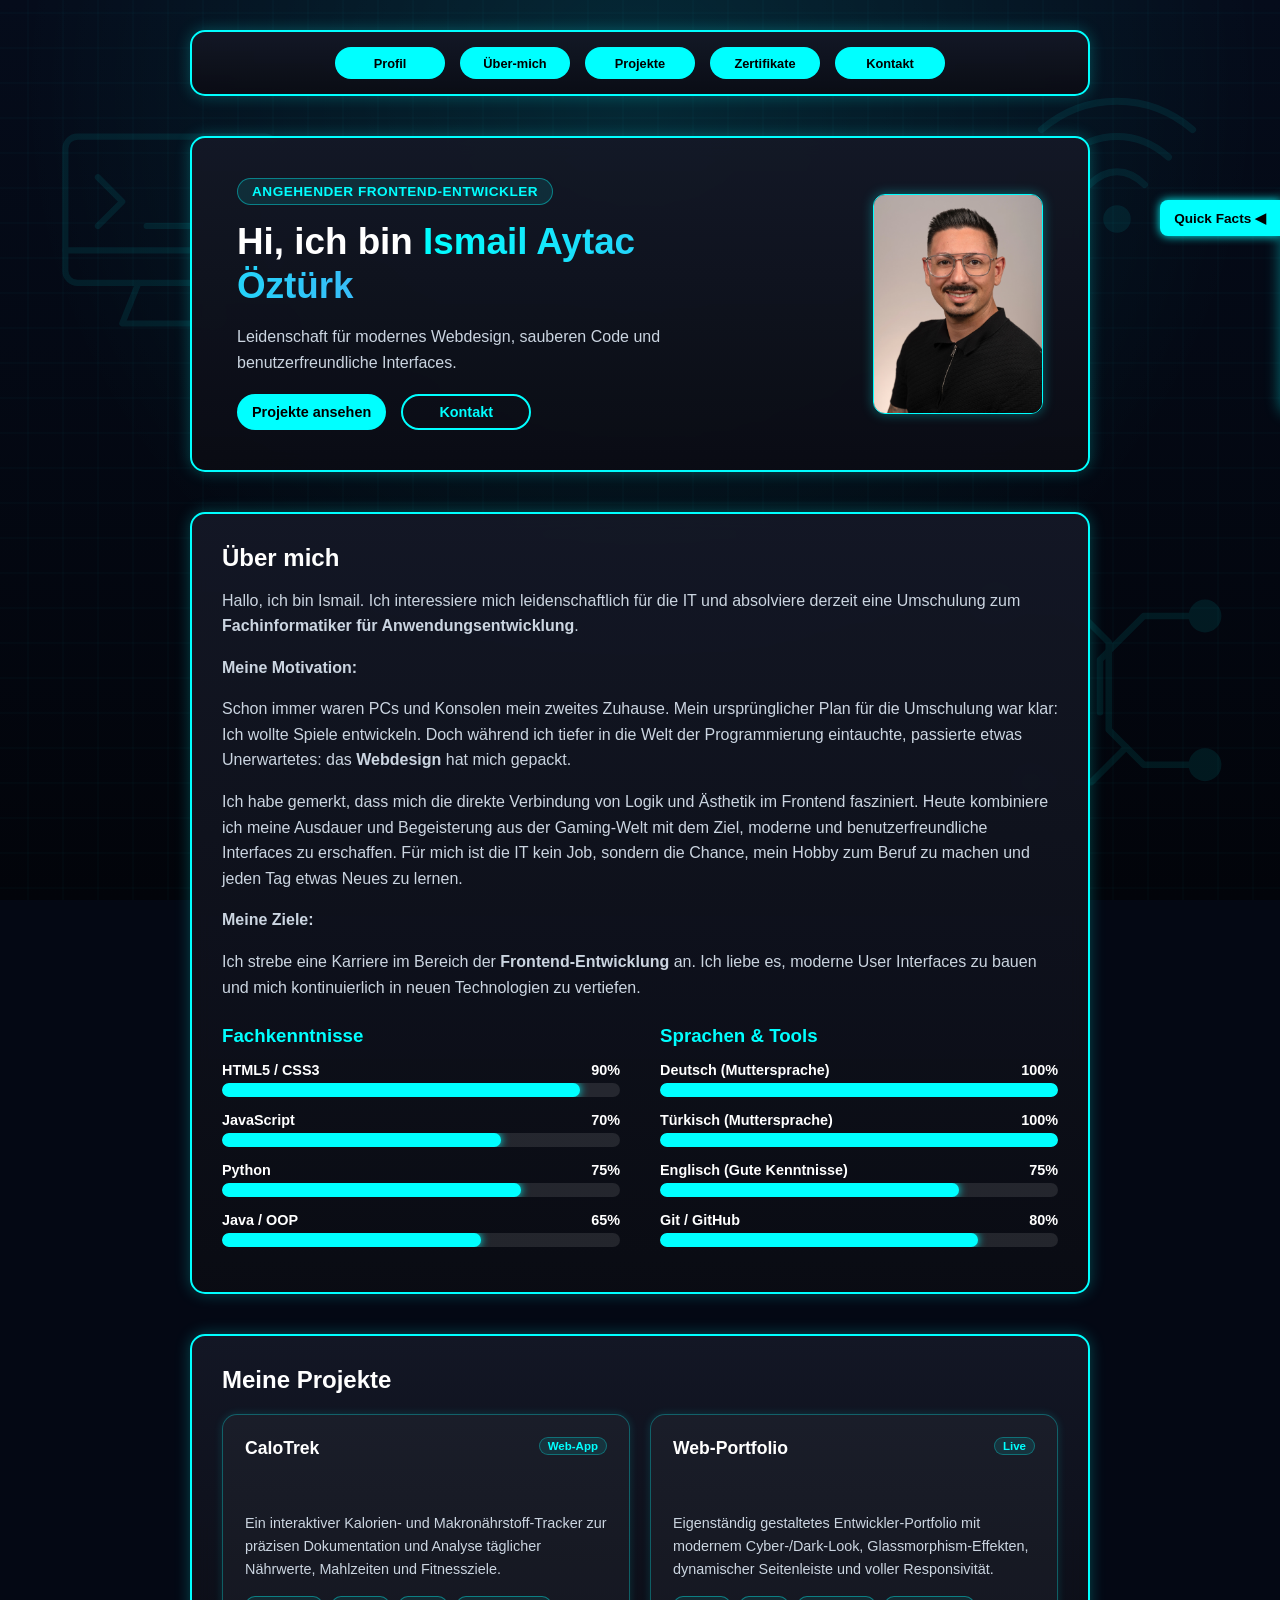
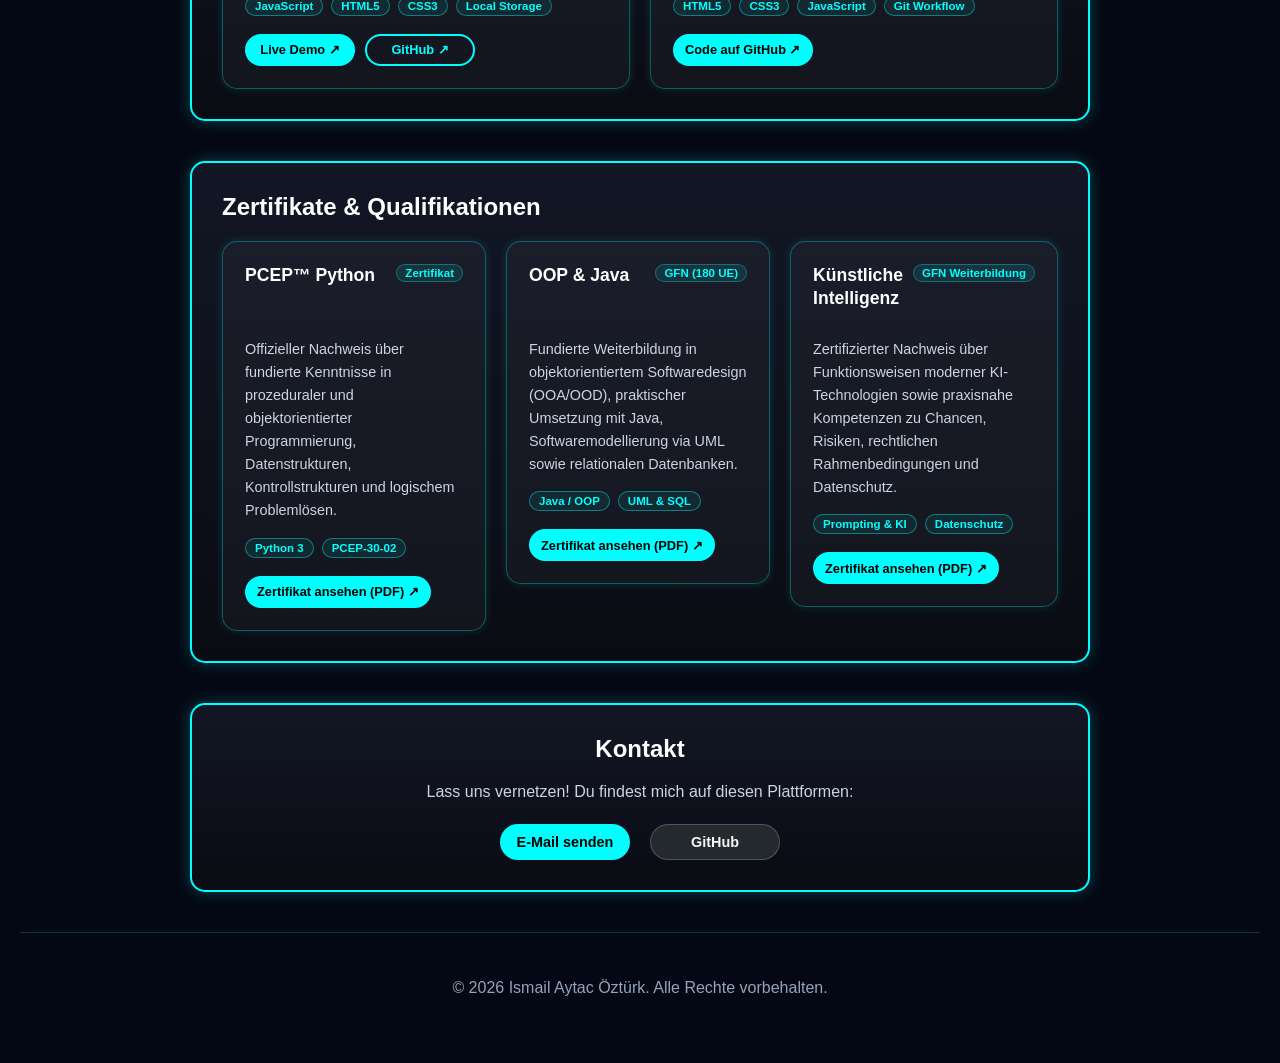
==== commit 123b29b8: "Add files via upload" ====
--- a/index.html
+++ b/index.html
@@ -165,11 +165,13 @@
                     <span>JavaScript</span>
                     <span>HTML5</span>
                     <span>CSS3</span>
-                    <span>Local Storage / DB</span>
-                </div>
-                <div class="project-actions">
-                    <a href="https://github.com/ismail-ozt" target="_blank" rel="noopener noreferrer"
-                        class="portfolio-btn btn-neon btn-sm">Code auf GitHub ↗</a>
+                    <span>Local Storage</span>
+                </div>
+                <div class="project-actions">
+                    <a href="calotrek/index.html" target="_blank" rel="noopener noreferrer"
+                        class="portfolio-btn btn-neon btn-sm">Live Demo ↗</a>
+                    <a href="https://github.com/ismail-ozt/calotrek" target="_blank" rel="noopener noreferrer"
+                        class="portfolio-btn btn-outline btn-sm">GitHub ↗</a>
                 </div>
             </div>
 
@@ -180,8 +182,8 @@
                     <span class="project-badge">Live</span>
                 </div>
                 <p class="project-description">
-                    Eigenständig gestaltetes persönliches Entwickler-Portfolio mit modernem Cyber-/Dark-Look,
-                    Glassmorphism, Quick-Facts-Flyout und voller Responsivität.
+                    Eigenständig gestaltetes Entwickler-Portfolio mit modernem Cyber-/Dark-Look, Glassmorphism-Effekten,
+                    dynamischer Seitenleiste und voller Responsivität.
                 </p>
                 <div class="project-tech">
                     <span>HTML5</span>
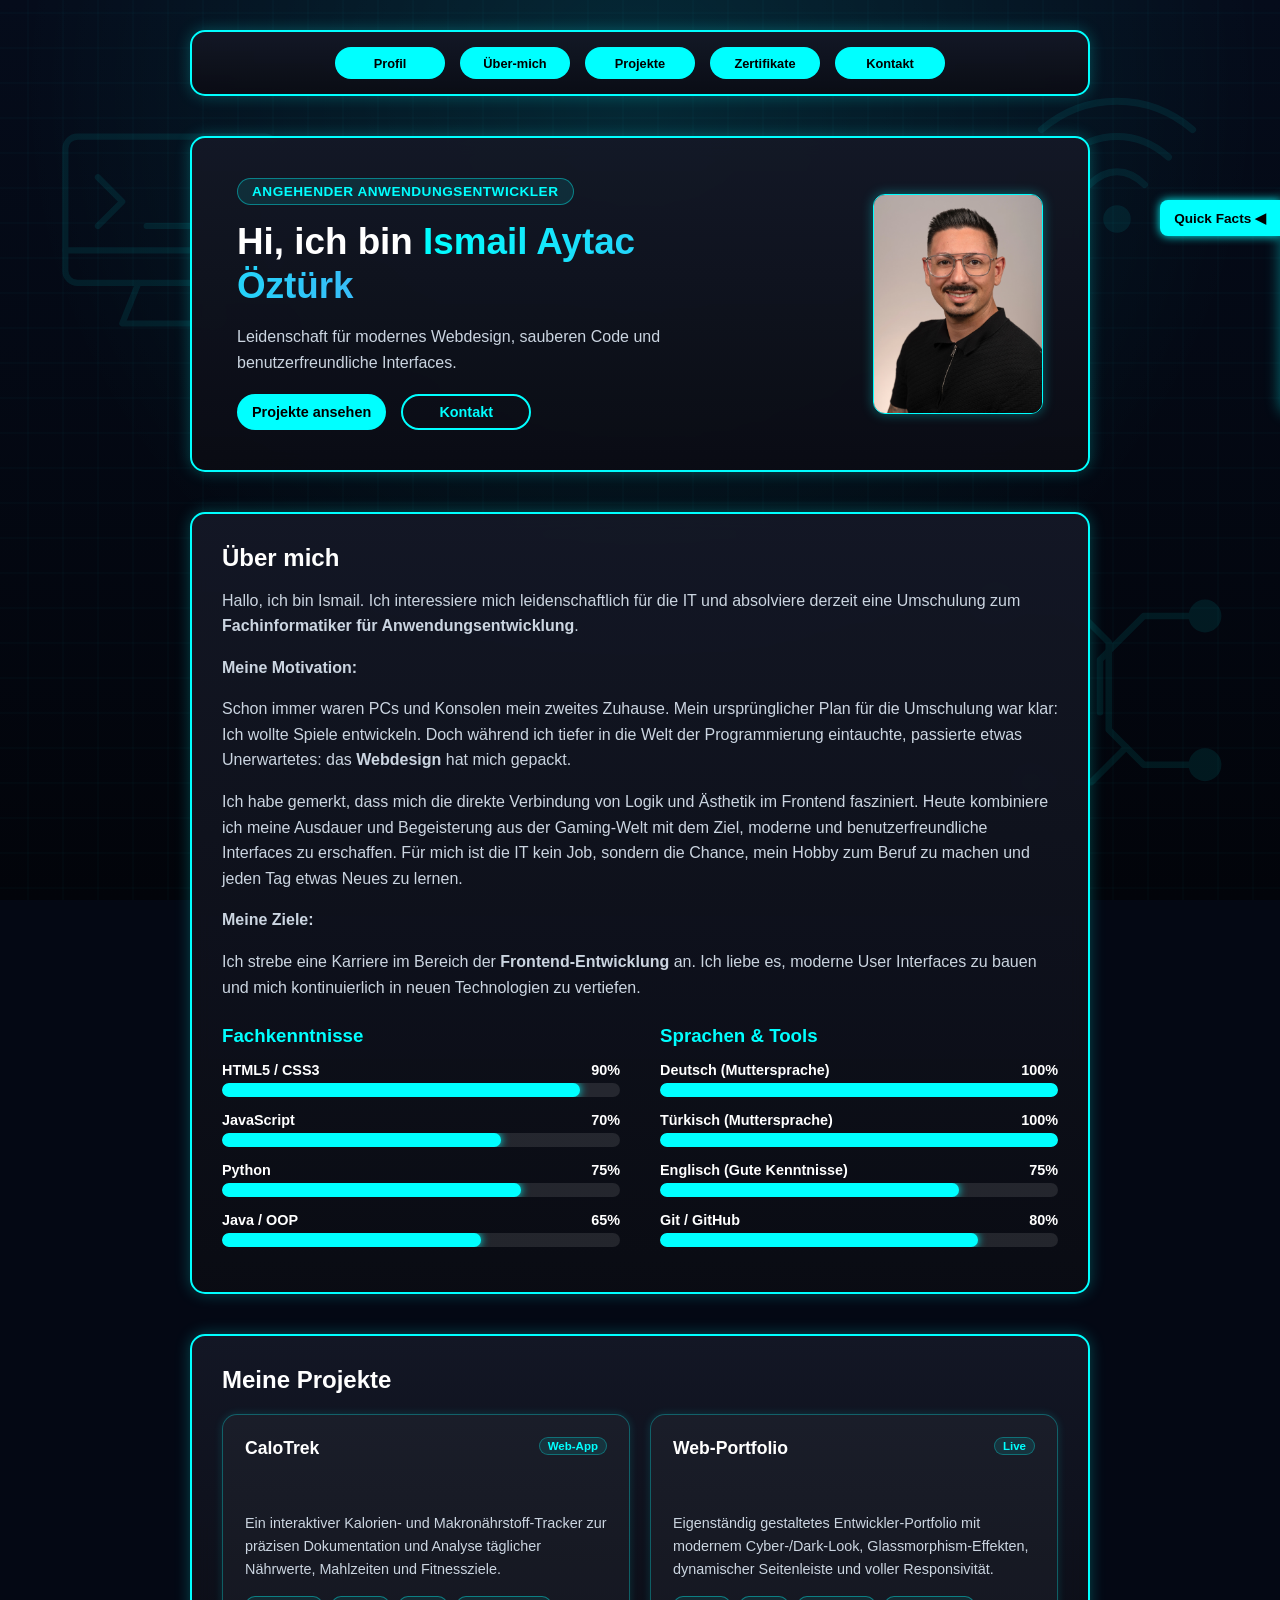
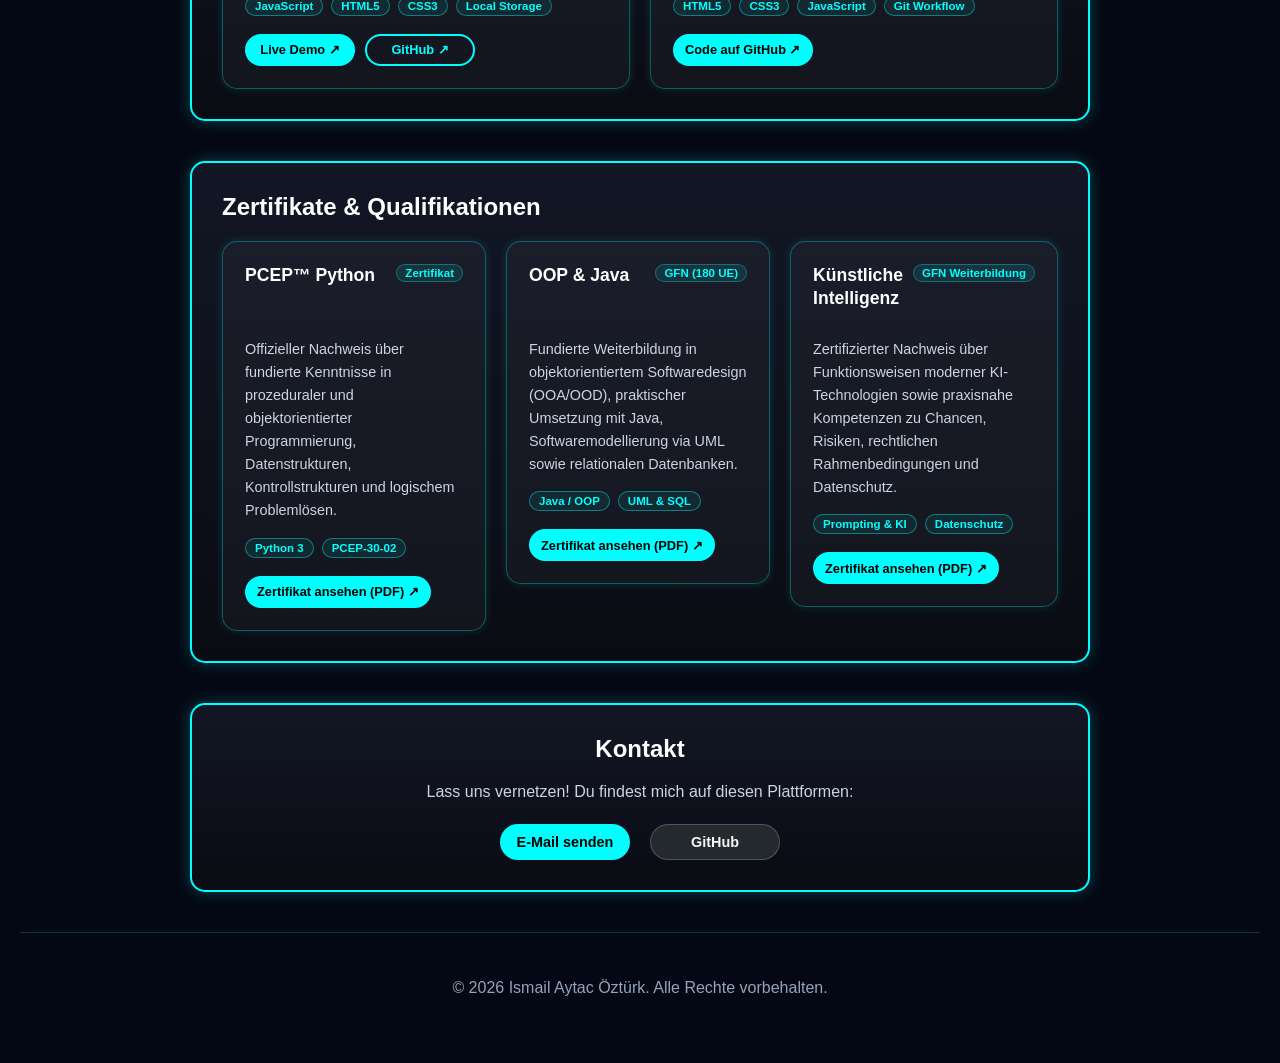
==== commit aaaf55f6: "Add files via upload" ====
--- a/index.html
+++ b/index.html
@@ -38,7 +38,7 @@
     <!-- Hero / Profil-Bereich -->
     <section id="profil" class="portfolio-card hero-section">
         <div class="hero-text">
-            <span class="hero-badge">Angehender Frontend-Entwickler</span>
+            <span class="hero-badge">Angehender Anwendungsentwickler</span>
             <h1>Hi, ich bin <span class="gradient-text">Ismail Aytac Öztürk</span></h1>
             <p>Leidenschaft für modernes Webdesign, sauberen Code und benutzerfreundliche Interfaces.</p>
             <div class="hero-actions">
